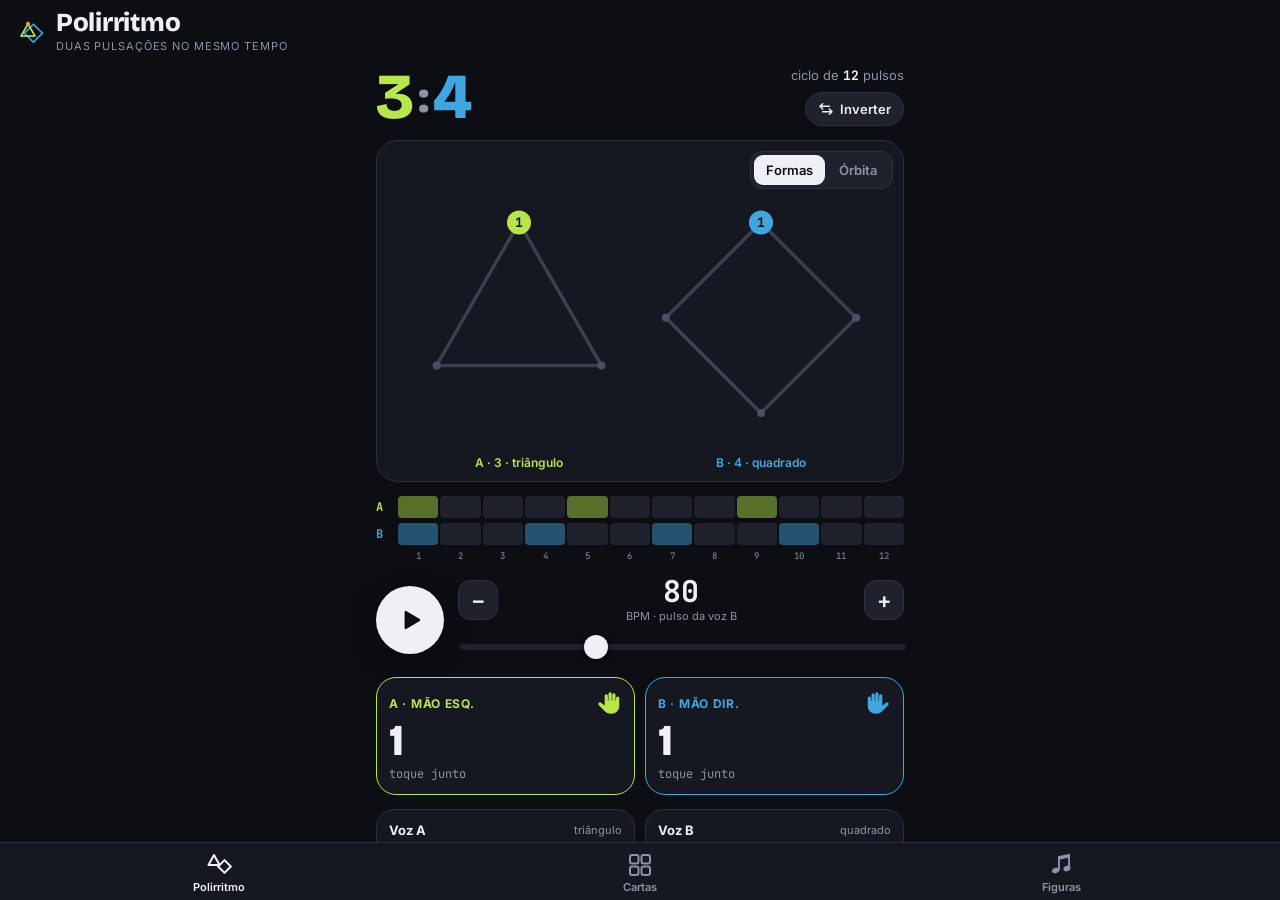
==== polirritmia/index.html @ 63c0d2a9 "Adiciona app web Polirritmo (PWA para iPhone) Polirritmia com formas/órbita animadas e som, faixa de" ====
<!doctype html>
<html lang="pt-BR">
<head>
<meta charset="utf-8">
<meta name="viewport" content="width=device-width,initial-scale=1,viewport-fit=cover">
<meta name="theme-color" content="#0D0E13">
<link rel="manifest" href="manifest.webmanifest">
<link rel="apple-touch-icon" href="icon-180.png">
<style>:root{padding-top:env(safe-area-inset-top,0px);padding-bottom:env(safe-area-inset-bottom,0px);box-sizing:border-box}body{margin:0;font-size:14px}[hidden]{display:none!important}</style>
<title>Polirritmo</title>
<meta name="claude:viewport-fit-sides" content="cover">
<meta name="apple-mobile-web-app-capable" content="yes">
<meta name="apple-mobile-web-app-status-bar-style" content="black-translucent">
<meta name="apple-mobile-web-app-title" content="Polirritmo">
<link rel="stylesheet" href="https://fonts.googleapis.com/css2?family=Bricolage+Grotesque:opsz,wght@12..96,600;12..96,800&family=Inter:wght@400;500;600;700&family=JetBrains+Mono:wght@500;700&display=swap">
<style>
/* Palco escuro de uma tela só: abas embaixo, cada número de voz tem sua cor (2 laranja, 3 verde, 4 azul…) */
:root{
  --bg:#0D0E13; --surface:#161821; --surface2:#1F222D; --line:#2C3040; --fg:#EEF0F6; --muted:#8D92A7;
  --ink:#16171C; --hot:#E2382F;
  --display:'Bricolage Grotesque','Avenir Next',system-ui,sans-serif;
  --body:'Inter',-apple-system,system-ui,sans-serif;
  --mono:'JetBrains Mono',ui-monospace,Menlo,monospace;
  color-scheme:dark;
}
*{box-sizing:border-box}
html,body{height:100%}
body{background:var(--bg);color:var(--fg);font-family:var(--body);overscroll-behavior:none;
  -webkit-tap-highlight-color:transparent;-webkit-user-select:none;user-select:none;-webkit-touch-callout:none;touch-action:manipulation}
button{font:inherit;color:inherit;background:none;border:0;padding:0;cursor:pointer}
button:focus-visible,input:focus-visible{outline:2px solid var(--fg);outline-offset:2px}
.app{height:100%;display:flex;flex-direction:column;overflow:hidden}
.top{display:flex;align-items:center;gap:10px;padding-block:10px 6px;
  padding-left:max(16px,env(safe-area-inset-left,0px));padding-right:max(16px,env(safe-area-inset-right,0px))}
.top canvas{width:30px;height:30px;border-radius:8px;flex:none}
.top h1{font-family:var(--display);font-weight:800;font-size:26px;letter-spacing:-.01em;margin:0;line-height:1}
.top small{display:block;color:var(--muted);font-size:11px;letter-spacing:.08em;text-transform:uppercase;margin-top:3px}
main{flex:1;overflow-y:auto;-webkit-overflow-scrolling:touch;min-height:0}
.view{display:flex;flex-direction:column;gap:14px;padding-block:8px 28px;max-width:560px;margin:0 auto;
  padding-left:max(16px,env(safe-area-inset-left,0px));padding-right:max(16px,env(safe-area-inset-right,0px))}
.label{font-size:11px;letter-spacing:.09em;text-transform:uppercase;color:var(--muted);font-weight:600}

/* razão */
.ratio{display:flex;align-items:flex-end;justify-content:space-between;gap:12px}
.big{font-family:var(--display);font-weight:800;font-size:64px;line-height:.9;letter-spacing:-.02em;display:flex;align-items:baseline;gap:6px}
.big .colon{color:var(--muted);font-size:44px;transform:translateY(-6px)}
.ratio-info{display:flex;flex-direction:column;align-items:flex-end;gap:8px;text-align:right}
.ratio-info span{color:var(--muted);font-size:13px}
.ratio-info b{font-family:var(--mono);color:var(--fg);font-weight:700}
.pill{display:inline-flex;align-items:center;gap:6px;height:34px;padding:0 12px;border-radius:17px;background:var(--surface2);border:1px solid var(--line);font-size:13px;font-weight:600}

/* palco */
.stage{position:relative;background:var(--surface);border:1px solid var(--line);border-radius:22px;overflow:hidden}
.stage canvas{display:block;width:100%;height:290px}
.seg{display:inline-flex;background:var(--surface2);border:1px solid var(--line);border-radius:12px;padding:3px;gap:2px}
.seg button{height:30px;padding:0 12px;border-radius:9px;font-size:13px;font-weight:600;color:var(--muted)}
.seg button.on{background:var(--fg);color:var(--bg)}
.seg-float{position:absolute;top:10px;right:10px}
.cyclebar{position:absolute;left:0;bottom:0;height:3px;background:var(--fg);opacity:.5;width:0}

/* faixa de pulsos */
.strip{display:flex;flex-direction:column;gap:5px}
.srow{display:flex;align-items:center;gap:8px}
.slab{width:14px;font-family:var(--mono);font-size:12px;font-weight:700;color:var(--c)}
.cells{flex:1;display:flex;gap:2px;min-width:0}
.cells i{flex:1;height:22px;border-radius:4px;background:var(--surface2);min-width:0;transition:transform .08s}
.cells i.hit{background:var(--c);opacity:.45}
.cells i.now{outline:2px solid var(--fg);outline-offset:-2px}
.cells i.hit.now{opacity:1;transform:scaleY(1.18)}
.nums{display:flex;gap:2px;margin-left:22px}
.nums span{flex:1;text-align:center;font-family:var(--mono);font-size:9px;color:var(--muted);min-width:0}

/* transporte */
.transport{display:flex;align-items:center;gap:14px}
.play{width:68px;height:68px;border-radius:50%;background:var(--fg);color:var(--bg);display:grid;place-items:center;flex:none;box-shadow:0 6px 24px rgba(0,0,0,.4)}
.play svg{width:26px;height:26px}
.play.on{background:var(--hot);color:#fff}
.tempo{flex:1;display:flex;flex-direction:column;gap:8px;min-width:0}
.tempo-row{display:flex;align-items:center;justify-content:space-between;gap:8px}
.bpm{text-align:center}
.bpm b{font-family:var(--mono);font-size:30px;font-weight:700;display:block;line-height:1;font-variant-numeric:tabular-nums}
.bpm small{font-size:11px;color:var(--muted)}
.step{width:40px;height:40px;border-radius:12px;background:var(--surface2);border:1px solid var(--line);font-size:22px;font-weight:600;display:grid;place-items:center;flex:none}
input[type=range]{-webkit-appearance:none;appearance:none;width:100%;height:28px;background:transparent}
input[type=range]::-webkit-slider-runnable-track{height:6px;border-radius:3px;background:var(--surface2)}
input[type=range]::-webkit-slider-thumb{-webkit-appearance:none;width:24px;height:24px;border-radius:50%;background:var(--fg);margin-top:-9px;box-shadow:0 2px 8px rgba(0,0,0,.5)}
input[type=range]::-moz-range-track{height:6px;border-radius:3px;background:var(--surface2)}
input[type=range]::-moz-range-thumb{width:24px;height:24px;border-radius:50%;background:var(--fg);border:0}

/* mãos */
.pads{display:grid;grid-template-columns:1fr 1fr;gap:10px}
.pad{position:relative;overflow:hidden;border-radius:20px;background:var(--surface);border:1.5px solid var(--c);padding:12px;min-height:118px;display:flex;flex-direction:column;justify-content:space-between;align-items:flex-start;text-align:left;touch-action:none}
.pad::before{content:"";position:absolute;inset:0;background:var(--c);opacity:var(--f,0);pointer-events:none}
.pad>*{position:relative}
.pad-top{display:flex;justify-content:space-between;width:100%;align-items:center}
.pad-k{font-size:12px;font-weight:700;color:var(--c);letter-spacing:.06em;text-transform:uppercase}
.pad svg{width:26px;height:26px;color:var(--c)}
.pad-n{font-family:var(--display);font-weight:800;font-size:44px;line-height:1}
.pad-dev{font-family:var(--mono);font-size:12px;color:var(--muted)}
.pad-dev.good{color:#7BE08A}.pad-dev.ok{color:#F5D33B}.pad-dev.bad{color:#FF7A6E}

/* vozes */
.voices{display:grid;grid-template-columns:1fr 1fr;gap:10px}
.voice{background:var(--surface);border:1px solid var(--line);border-radius:18px;padding:12px;display:flex;flex-direction:column;gap:10px}
.voice-h{display:flex;justify-content:space-between;align-items:center}
.voice-h b{font-size:13px}
.voice-h span{font-size:11px;color:var(--muted)}
.stepper{display:flex;align-items:center;justify-content:space-between}
.stepper output{font-family:var(--display);font-weight:800;font-size:38px;color:var(--c);line-height:1}
.toggle{display:flex;align-items:center;justify-content:space-between;gap:8px;font-size:13px;color:var(--muted);width:100%;text-align:left;min-height:32px}
.sw{width:42px;height:26px;border-radius:13px;background:var(--surface2);border:1px solid var(--line);position:relative;flex:none;transition:background .15s}
.sw::after{content:"";position:absolute;top:2px;left:2px;width:20px;height:20px;border-radius:50%;background:var(--muted);transition:transform .15s,background .15s}
.toggle[aria-pressed=true] .sw{background:var(--c,#7BE08A)}
.toggle[aria-pressed=true] .sw::after{transform:translateX(16px);background:#fff}
.toggle[aria-pressed=true]{color:var(--fg)}

.chips{display:flex;flex-wrap:wrap;gap:8px}
.chip{height:36px;padding:0 14px;border-radius:18px;background:var(--surface2);border:1px solid var(--line);font-family:var(--mono);font-size:14px;font-weight:700;display:inline-flex;align-items:center;gap:2px}
.chip.on{background:var(--fg);color:var(--bg)}
.chip.on span{filter:brightness(.55) saturate(1.4)}
.panel{background:var(--surface);border:1px solid var(--line);border-radius:18px;padding:14px;display:flex;flex-direction:column;gap:10px}
.howto p{margin:0;font-size:14px;line-height:1.55;color:#C9CCD9}
.howto b{color:var(--fg)}
.howto .n{font-family:var(--mono);font-weight:700}

/* cartas */
.row-ctrl{display:flex;flex-wrap:wrap;gap:8px;align-items:center;justify-content:space-between}
.btn{height:36px;padding:0 14px;border-radius:12px;background:var(--surface2);border:1px solid var(--line);font-weight:600;font-size:13px;display:inline-flex;align-items:center;gap:6px}
.btn svg{width:16px;height:16px}
.countin{height:28px;display:flex;align-items:center;justify-content:center;gap:10px;font-family:var(--mono);font-weight:700;color:var(--muted)}
.countin span{width:28px;height:28px;border-radius:50%;display:grid;place-items:center;background:var(--surface2)}
.countin span.on{background:var(--fg);color:var(--bg)}
.deck{display:flex;flex-direction:column;gap:14px}
.bar{display:flex;flex-direction:column;gap:6px;position:relative}
.crow{display:grid;grid-template-columns:repeat(4,minmax(0,1fr));gap:8px}
.card{aspect-ratio:1;max-width:100%;border-radius:10px;background:var(--card);color:var(--ink);display:grid;place-items:center;padding:6%;box-shadow:0 2px 0 rgba(0,0,0,.35);transition:transform .1s, box-shadow .1s}
.card.v2{background:#EDEFF4;color:#D9701C}
.card svg{width:100%;height:100%}
.card.now{transform:translateY(-3px) scale(1.04);box-shadow:0 0 0 3px var(--fg),0 8px 20px rgba(0,0,0,.5)}
.card .hd.on{fill:var(--hot);stroke:var(--hot)}
.figchips{display:flex;flex-wrap:wrap;gap:8px}
.fchip{width:56px;height:56px;border-radius:12px;background:var(--surface2);border:1px solid var(--line);color:var(--muted);padding:6px;opacity:.55}
.fchip svg{width:100%;height:100%}
.fchip.on{background:#EDEFF4;color:var(--ink);opacity:1;border-color:#EDEFF4}

/* figuras */
.figlist{display:flex;flex-direction:column;gap:8px}
.figrow{display:grid;grid-template-columns:64px minmax(0,1fr) 56px;align-items:center;gap:12px;background:var(--surface);border:1px solid var(--line);border-radius:16px;padding:8px 12px 8px 8px;text-align:left}
.figrow .nt-box{width:64px;height:64px;border-radius:10px;background:#EDEFF4;color:var(--ink);padding:5px}
.figrow .nt-box svg,.figrow .pie{width:100%;height:100%;display:block}
.figrow b{display:block;font-size:15px}
.figrow small{display:block;color:var(--muted);font-size:12px;margin-top:2px}
.figrow.now{border-color:var(--fg)}
.figrow .hd.on{fill:var(--hot);stroke:var(--hot)}
.section-h{font-family:var(--display);font-weight:800;font-size:22px;margin:6px 0 0}
.prose p{margin:0;font-size:14px;line-height:1.6;color:#C9CCD9;max-width:62ch}

/* abas */
.tabs{display:grid;grid-template-columns:repeat(3,1fr);background:var(--surface);border-top:1px solid var(--line);
  padding-left:max(8px,env(safe-area-inset-left,0px));padding-right:max(8px,env(safe-area-inset-right,0px))}
.tabs button{display:flex;flex-direction:column;align-items:center;gap:3px;padding:8px 0 6px;font-size:11px;font-weight:600;color:var(--muted)}
.tabs button svg{width:26px;height:26px}
.tabs button.on{color:var(--fg)}
@media (prefers-reduced-motion:reduce){.card,.cells i,.sw::after{transition:none}}
@media (min-width:600px){.stage canvas{height:340px}}
</style>

</head>
<body>
<div class="app">
  <header class="top">
    <canvas id="logo" width="60" height="60" aria-hidden="true"></canvas>
    <div><h1 id="title">Polirritmo</h1><small id="subtitle">duas pulsações no mesmo tempo</small></div>
  </header>

  <main id="main">
    <!-- ============ POLIRRITMO ============ -->
    <section class="view" id="v-poli">
      <div class="ratio">
        <div class="big" aria-live="polite"><span id="rA">3</span><span class="colon">:</span><span id="rB">4</span></div>
        <div class="ratio-info">
          <span>ciclo de <b id="lcmTxt">12</b> pulsos</span>
          <button class="pill" id="swap" aria-label="Inverter as vozes A e B">
            <svg width="16" height="16" viewBox="0 0 24 24" fill="none" stroke="currentColor" stroke-width="2.2" stroke-linecap="round" stroke-linejoin="round"><path d="M7 4 3 8l4 4M3 8h14M17 20l4-4-4-4M21 16H7"/></svg>Inverter
          </button>
        </div>
      </div>

      <div class="stage">
        <canvas id="stage"></canvas>
        <div class="seg seg-float" id="viewSeg">
          <button data-v="formas" class="on">Formas</button><button data-v="orbita">Órbita</button>
        </div>
        <div class="cyclebar" id="cyclebar"></div>
      </div>

      <div class="strip" id="strip"></div>

      <div class="transport">
        <button class="play" id="playP" aria-label="Tocar"></button>
        <div class="tempo">
          <div class="tempo-row">
            <button class="step" data-bpm="-1" data-t="P" aria-label="Diminuir andamento">−</button>
            <div class="bpm"><b id="bpmP">80</b><small>BPM · pulso da voz B</small></div>
            <button class="step" data-bpm="1" data-t="P" aria-label="Aumentar andamento">+</button>
          </div>
          <input type="range" id="bpmPR" min="30" max="200" step="1" aria-label="Andamento">
        </div>
      </div>

      <div class="pads">
        <button class="pad" id="padA" aria-label="Tocar a voz A (mão esquerda)">
          <div class="pad-top"><span class="pad-k">A · mão esq.</span><svg viewBox="0 0 24 24" fill="currentColor"><path d="M8 11V5.5a1.5 1.5 0 0 1 3 0V10h.5V3.5a1.5 1.5 0 0 1 3 0V10h.5V4.5a1.5 1.5 0 0 1 3 0V10h.5V7.5a1.5 1.5 0 0 1 3 0V15a7 7 0 0 1-7 7h-1.2a6.5 6.5 0 0 1-5.1-2.5L2.4 13.9a1.6 1.6 0 0 1 2.3-2.2L8 14.3Z"/></svg></div>
          <span class="pad-n" id="padAn">1</span>
          <span class="pad-dev" id="padAd">toque junto</span>
        </button>
        <button class="pad" id="padB" aria-label="Tocar a voz B (mão direita)">
          <div class="pad-top"><span class="pad-k">B · mão dir.</span><svg viewBox="0 0 24 24" fill="currentColor" style="transform:scaleX(-1)"><path d="M8 11V5.5a1.5 1.5 0 0 1 3 0V10h.5V3.5a1.5 1.5 0 0 1 3 0V10h.5V4.5a1.5 1.5 0 0 1 3 0V10h.5V7.5a1.5 1.5 0 0 1 3 0V15a7 7 0 0 1-7 7h-1.2a6.5 6.5 0 0 1-5.1-2.5L2.4 13.9a1.6 1.6 0 0 1 2.3-2.2L8 14.3Z"/></svg></div>
          <span class="pad-n" id="padBn">1</span>
          <span class="pad-dev" id="padBd">toque junto</span>
        </button>
      </div>

      <div class="voices">
        <div class="voice" id="voiceA">
          <div class="voice-h"><b>Voz A</b><span id="shapeA">triângulo</span></div>
          <div class="stepper">
            <button class="step" data-n="-1" data-v="a" aria-label="Menos pulsos na voz A">−</button>
            <output id="nA">3</output>
            <button class="step" data-n="1" data-v="a" aria-label="Mais pulsos na voz A">+</button>
          </div>
          <button class="toggle" id="sndA" aria-pressed="true">Som<span class="sw"></span></button>
        </div>
        <div class="voice" id="voiceB">
          <div class="voice-h"><b>Voz B</b><span id="shapeB">quadrado</span></div>
          <div class="stepper">
            <button class="step" data-n="-1" data-v="b" aria-label="Menos pulsos na voz B">−</button>
            <output id="nB">4</output>
            <button class="step" data-n="1" data-v="b" aria-label="Mais pulsos na voz B">+</button>
          </div>
          <button class="toggle" id="sndB" aria-pressed="true">Som<span class="sw"></span></button>
        </div>
      </div>

      <div class="panel">
        <span class="label">Combinações</span>
        <div class="chips" id="presets"></div>
        <button class="toggle" id="optGrid" aria-pressed="false" style="--c:#9AA0B4">Mostrar a grade do ciclo (MMC)<span class="sw"></span></button>
        <button class="toggle" id="optTick" aria-pressed="false" style="--c:#9AA0B4">Clique em todos os pulsos do ciclo<span class="sw"></span></button>
      </div>

      <div class="panel howto" id="howto"></div>
    </section>

    <!-- ============ CARTAS ============ -->
    <section class="view" id="v-cards" hidden>
      <div class="transport">
        <button class="play" id="playC" aria-label="Tocar"></button>
        <div class="tempo">
          <div class="tempo-row">
            <button class="step" data-bpm="-1" data-t="C" aria-label="Diminuir andamento">−</button>
            <div class="bpm"><b id="bpmC">72</b><small>BPM · compasso 4/4</small></div>
            <button class="step" data-bpm="1" data-t="C" aria-label="Aumentar andamento">+</button>
          </div>
          <input type="range" id="bpmCR" min="30" max="200" step="1" aria-label="Andamento das cartas">
        </div>
      </div>

      <div class="row-ctrl">
        <div class="seg" id="voicesSeg"><button data-v="1" class="on">1 voz</button><button data-v="2">2 vozes</button></div>
        <div class="seg" id="lenSeg"><button data-v="4">4</button><button data-v="8" class="on">8</button><button data-v="12">12</button><button data-v="16">16</button></div>
      </div>
      <div class="row-ctrl">
        <button class="btn" id="shuffle"><svg viewBox="0 0 24 24" fill="none" stroke="currentColor" stroke-width="2.2" stroke-linecap="round" stroke-linejoin="round"><path d="M16 3h5v5M4 20 21 3M21 16v5h-5M15 15l6 6M4 4l5 5"/></svg>Embaralhar</button>
        <button class="toggle" id="optMetro" aria-pressed="true" style="width:auto;--c:#9AA0B4">Metrônomo<span class="sw"></span></button>
        <button class="toggle" id="optCount" aria-pressed="true" style="width:auto;--c:#9AA0B4">Contar 4<span class="sw"></span></button>
      </div>

      <div class="countin" id="countin" aria-hidden="true"><span>1</span><span>2</span><span>3</span><span>4</span></div>
      <div class="deck" id="deck"></div>
      <p class="label" style="margin:0">Toque numa carta para trocar a figura</p>

      <div class="panel">
        <span class="label">Figuras no sorteio</span>
        <div class="figchips" id="figchips"></div>
      </div>
    </section>

    <!-- ============ FIGURAS ============ -->
    <section class="view" id="v-figs" hidden>
      <p class="label" style="margin:0">Toque para ouvir · andamento das cartas</p>
      <div class="figlist" id="figlist"></div>

      <h2 class="section-h">Como a polirritmia funciona</h2>
      <div class="prose panel">
        <p>Polirritmia é tocar duas divisões diferentes do mesmo intervalo de tempo ao mesmo tempo. Em 3:4, uma mão divide o ciclo em 3 partes iguais e a outra em 4. As duas começam juntas no pulso 1 e só voltam a coincidir no início do ciclo seguinte.</p>
        <p>Para contar, use o <b>mínimo múltiplo comum</b> (MMC): 3 e 4 cabem juntos em 12 pulsos. A voz de 3 toca a cada 4 pulsos (1, 5, 9) e a voz de 4 a cada 3 pulsos (1, 4, 7, 10).</p>
        <p>Cada forma mostra uma voz: a linha tem 2 pontas, o triângulo 3 vértices, o quadrado 4. O ponto percorre um lado por pulso e acende o vértice quando a nota soa.</p>
        <p>Comece devagar, toque uma voz em cada mão nos botões grandes ou numa mesa, e só depois desligue o som de uma das vozes para tocá-la sozinho.</p>
      </div>
    </section>
  </main>

  <nav class="tabs" id="tabs" aria-label="Seções">
    <button data-tab="poli" class="on"><svg viewBox="0 0 26 26" fill="none" stroke="currentColor" stroke-width="2" stroke-linejoin="round"><path d="M8 4 2.5 14h11Z"/><rect x="14" y="11" width="9" height="9" transform="rotate(45 18.5 15.5)"/></svg>Polirritmo</button>
    <button data-tab="cards"><svg viewBox="0 0 26 26" fill="none" stroke="currentColor" stroke-width="2" stroke-linejoin="round"><rect x="3" y="4" width="8.5" height="8.5" rx="2"/><rect x="14.5" y="4" width="8.5" height="8.5" rx="2"/><rect x="3" y="15.5" width="8.5" height="8.5" rx="2"/><rect x="14.5" y="15.5" width="8.5" height="8.5" rx="2"/></svg>Cartas</button>
    <button data-tab="figs"><svg viewBox="0 0 26 26" fill="currentColor"><ellipse cx="7.5" cy="19.5" rx="3.6" ry="2.7" transform="rotate(-22 7.5 19.5)"/><ellipse cx="19" cy="17.5" rx="3.6" ry="2.7" transform="rotate(-22 19 17.5)"/><path d="M10 19.5V5.2l12-2.4v14.7h-1.9V6.8L11.9 8.4v11.1Z"/></svg>Figuras</button>
  </nav>
</div>

<script>
(() => {
'use strict';
const $ = s => document.querySelector(s);
const COL = {1:'#A3A8BC',2:'#F29A38',3:'#B8E54A',4:'#3FA6DF',5:'#B56CF0',6:'#F0584F',7:'#F27BB5',8:'#3DD6C0',9:'#F5D33B'};
const SHAPE = {1:'ponto',2:'linha',3:'triângulo',4:'quadrado',5:'pentágono',6:'hexágono',7:'heptágono',8:'octógono',9:'eneágono'};
const gcd = (a,b) => b ? gcd(b, a % b) : a;
const lcm = (a,b) => a * b / gcd(a,b);
const store = {
  get(k, d){ try { const v = localStorage.getItem('polirritmo:' + k); return v ? JSON.parse(v) : d; } catch(e){ return d; } },
  set(k, v){ try { localStorage.setItem('polirritmo:' + k, JSON.stringify(v)); } catch(e){} }
};

/* ================= ÁUDIO ================= */
let ac = null, master = null;
function audio(){
  if (!ac) {
    try { if (navigator.audioSession) navigator.audioSession.type = 'playback'; } catch(e){} // toca mesmo com o iPhone no silencioso
    const AC = window.AudioContext || window.webkitAudioContext;
    ac = new AC({ latencyHint: 'interactive' });
    const comp = ac.createDynamicsCompressor();
    comp.threshold.value = -10; comp.ratio.value = 4;
    master = ac.createGain(); master.gain.value = .9;
    master.connect(comp); comp.connect(ac.destination);
    const b = ac.createBuffer(1, 1, 22050), s = ac.createBufferSource();
    s.buffer = b; s.connect(ac.destination); s.start(0);
  }
  if (ac.state !== 'running') ac.resume();
  return ac;
}
const latency = () => ac ? (ac.outputLatency || ac.baseLatency || 0) : 0;
function tone(t, {f=1000, g=.5, d=.07, type='triangle', pan=0, drop=.55} = {}){
  const o = ac.createOscillator(), v = ac.createGain();
  o.type = type;
  o.frequency.setValueAtTime(f, t);
  o.frequency.exponentialRampToValueAtTime(f * drop, t + d);
  v.gain.setValueAtTime(.0001, t);
  v.gain.exponentialRampToValueAtTime(g, t + .003);
  v.gain.exponentialRampToValueAtTime(.0001, t + d);
  o.connect(v);
  let out = v;
  if (pan && ac.createStereoPanner) { const p = ac.createStereoPanner(); p.pan.value = pan; v.connect(p); out = p; }
  out.connect(master);
  o.start(t); o.stop(t + d + .03);
}
const SND = {
  A: (t, acc) => tone(t, {f: acc ? 1560 : 1250, g: acc ? .75 : .5, d: .07, pan: -.45}),
  B: (t, acc) => tone(t, {f: acc ? 760 : 560, g: acc ? .85 : .6, d: .09, pan: .45}),
  grid: t => tone(t, {f: 3200, g: .07, d: .025, type: 'sine', drop: .9}),
  metro: (t, acc) => tone(t, {f: acc ? 2100 : 1700, g: acc ? .3 : .17, d: .035, type: 'sine', drop: .9}),
  v1: t => tone(t, {f: 1050, g: .55, d: .08, pan: -.2}),
  v2: t => tone(t, {f: 620, g: .6, d: .1, pan: .2})
};
let wl = null;
async function wake(on){
  try {
    if (on && 'wakeLock' in navigator && !wl) { wl = await navigator.wakeLock.request('screen'); wl.addEventListener('release', () => { wl = null; }); }
    else if (!on && wl) { await wl.release(); wl = null; }
  } catch(e){}
}
const ICON_PLAY = '<svg viewBox="0 0 24 24" fill="currentColor"><path d="M7 4.5v15a1 1 0 0 0 1.5.86l12.5-7.5a1 1 0 0 0 0-1.72L8.5 3.64A1 1 0 0 0 7 4.5Z"/></svg>';
const ICON_STOP = '<svg viewBox="0 0 24 24" fill="currentColor"><rect x="5" y="5" width="14" height="14" rx="2.5"/></svg>';
function setPlayBtn(btn, on){ btn.innerHTML = on ? ICON_STOP : ICON_PLAY; btn.classList.toggle('on', on); btn.setAttribute('aria-label', on ? 'Parar' : 'Tocar'); }

/* ================= POLIRRITMO ================= */
const P = Object.assign({a:3, b:4, bpm:80, sndA:true, sndB:true, grid:false, tick:false, view:'formas'}, store.get('poli', {}));
const pr = {playing:false, anchorT:0, anchorPh:0, next:0, L:12, timer:null};
const cycleDur = () => P.b * 60 / P.bpm;
const phaseAt = t => pr.anchorPh + (t - pr.anchorT) / cycleDur();
const stepTime = s => pr.anchorT + (s / pr.L - pr.anchorPh) * cycleDur();
function prSchedule(){
  const ahead = ac.currentTime + .12;
  while (stepTime(pr.next) < ahead) {
    const s = pr.next, t = stepTime(s), L = pr.L, i = s % L;
    const hA = i % (L / P.a) === 0, hB = i % (L / P.b) === 0;
    if (t >= ac.currentTime - .01) {
      if (hA && P.sndA) SND.A(t, i === 0);
      if (hB && P.sndB) SND.B(t, i === 0);
      if (P.tick && !(hA && P.sndA) && !(hB && P.sndB)) SND.grid(t);
    }
    pr.next++;
  }
}
function prStart(){
  audio();
  pr.L = lcm(P.a, P.b); pr.anchorT = ac.currentTime + .1; pr.anchorPh = 0; pr.next = 0;
  pr.playing = true; clearInterval(pr.timer); pr.timer = setInterval(prSchedule, 25); prSchedule();
  setPlayBtn($('#playP'), true); wake(true);
}
function prStop(){
  pr.playing = false; clearInterval(pr.timer); pr.timer = null;
  setPlayBtn($('#playP'), false); wake(false);
}
function savePoli(){ store.set('poli', P); }

function applyVoices(restart){
  const L = lcm(P.a, P.b);
  $('#rA').textContent = P.a; $('#rA').style.color = COL[P.a];
  $('#rB').textContent = P.b; $('#rB').style.color = COL[P.b];
  $('#lcmTxt').textContent = L;
  $('#nA').textContent = P.a; $('#nB').textContent = P.b;
  $('#shapeA').textContent = SHAPE[P.a]; $('#shapeB').textContent = SHAPE[P.b];
  $('#voiceA').style.setProperty('--c', COL[P.a]); $('#voiceB').style.setProperty('--c', COL[P.b]);
  $('#padA').style.setProperty('--c', COL[P.a]); $('#padB').style.setProperty('--c', COL[P.b]);
  document.querySelectorAll('#presets .chip').forEach(c => c.classList.toggle('on', c.dataset.a == P.a && c.dataset.b == P.b));
  buildStrip(); buildHowto();
  if (restart && pr.playing) prStart();
  savePoli();
}

let stripCells = [], stripNow = -1;
function buildStrip(){
  const L = lcm(P.a, P.b);
  let h = '';
  [['A', P.a], ['B', P.b]].forEach(([lab, n]) => {
    const st = L / n;
    h += `<div class="srow" style="--c:${COL[n]}"><span class="slab">${lab}</span><div class="cells">`;
    for (let i = 0; i < L; i++) h += `<i class="${i % st === 0 ? 'hit' : ''}"></i>`;
    h += '</div></div>';
  });
  if (L <= 24) { h += '<div class="nums">'; for (let i = 1; i <= L; i++) h += `<span>${i}</span>`; h += '</div>'; }
  $('#strip').innerHTML = h;
  stripCells = [...document.querySelectorAll('#strip .cells')].map(c => [...c.children]);
  stripNow = -1;
}
function setStripNow(i){
  if (i === stripNow) return;
  stripCells.forEach(row => { if (row[stripNow]) row[stripNow].classList.remove('now'); if (row[i]) row[i].classList.add('now'); });
  stripNow = i;
}
function buildHowto(){
  const L = lcm(P.a, P.b), g = gcd(P.a, P.b);
  const list = n => Array.from({length: n}, (_, k) => 1 + k * L / n).join(' · ');
  let h = `<span class="label">Como contar ${P.a}:${P.b}</span>
  <p>Conte de <b class="n">1</b> a <b class="n">${L}</b> em velocidade constante.</p>
  <p><b style="color:${COL[P.a]}">Mão esquerda (A · ${P.a})</b> toca em <span class="n">${list(P.a)}</span>.</p>
  <p><b style="color:${COL[P.b]}">Mão direita (B · ${P.b})</b> toca em <span class="n">${list(P.b)}</span>.</p>`;
  if (g > 1) h += `<p>${P.a} e ${P.b} têm divisor comum ${g}, então soa como ${P.a/g}:${P.b/g} repetido ${g} vezes e o ciclo tem ${L} pulsos, não ${P.a*P.b}.</p>`;
  else if (P.a !== 1 && P.b !== 1) h += `<p>${P.a} e ${P.b} não têm divisor comum, então o ciclo é ${P.a} × ${P.b} = ${L} pulsos e as mãos só coincidem no 1.</p>`;
  $('#howto').innerHTML = h;
}

/* --- desenho do palco --- */
const stage = $('#stage'), sg = stage.getContext('2d');
let dpr = 1, SW = 0, SH = 0;
function sizeStage(){
  dpr = Math.min(window.devicePixelRatio || 1, 3);
  SW = stage.clientWidth; SH = stage.clientHeight;
  stage.width = Math.round(SW * dpr); stage.height = Math.round(SH * dpr);
}
function verts(n, cx, cy, r){
  if (n === 1) return [[cx, cy - r]];
  if (n === 2) return [[cx, cy - r], [cx, cy + r]];
  return Array.from({length: n}, (_, k) => { const a = -Math.PI/2 + k * 2 * Math.PI / n; return [cx + r * Math.cos(a), cy + r * Math.sin(a)]; });
}
function pointOn(n, V, cx, cy, r, prog){
  if (n === 1) { const a = -Math.PI/2 + prog * 2 * Math.PI; return [cx + r * Math.cos(a), cy + r * Math.sin(a)]; }
  const k = Math.floor(prog) % n, f = prog - Math.floor(prog), p = V[k], q = V[(k + 1) % n];
  return [p[0] + (q[0] - p[0]) * f, p[1] + (q[1] - p[1]) * f];
}
function outline(g, n, V, cx, cy, r){
  g.beginPath();
  if (n === 1) g.arc(cx, cy, r, 0, Math.PI * 2);
  else { g.moveTo(V[0][0], V[0][1]); for (let k = 1; k < n; k++) g.lineTo(V[k][0], V[k][1]); if (n > 2) g.closePath(); }
}
function badge(g, x, y, rad, col, txt){
  g.beginPath(); g.arc(x, y, rad, 0, Math.PI * 2); g.fillStyle = col; g.fill();
  g.fillStyle = '#0D0E13'; g.font = `700 ${Math.round(rad * 1.05)}px 'JetBrains Mono', ui-monospace, monospace`;
  g.textAlign = 'center'; g.textBaseline = 'middle'; g.fillText(txt, x, y + 1);
}
function drawShape(n, cx, cy, r, cyc, started, flash, L, step){
  const col = COL[n], V = verts(n, cx, cy, r), prog = cyc * n;
  if (P.grid) {
    g_grid(cx, cy, r, L, started ? step : -1);
  }
  sg.lineJoin = 'round'; sg.lineCap = 'round';
  sg.strokeStyle = '#3A3F52'; sg.lineWidth = 3.5; outline(sg, n, V, cx, cy, r); sg.stroke();
  const cur = pointOn(n, V, cx, cy, r, prog);
  if (started) {
    sg.strokeStyle = col; sg.lineWidth = 3.5; sg.beginPath();
    if (n === 1) sg.arc(cx, cy, r, -Math.PI/2, -Math.PI/2 + cyc * Math.PI * 2);
    else { const k = Math.floor(prog); sg.moveTo(V[0][0], V[0][1]); for (let j = 1; j <= k; j++) { const p = V[j % n]; sg.lineTo(p[0], p[1]); } sg.lineTo(cur[0], cur[1]); }
    sg.stroke();
  }
  V.forEach(p => { sg.beginPath(); sg.arc(p[0], p[1], 4, 0, Math.PI * 2); sg.fillStyle = '#4A5066'; sg.fill(); });
  const k = started ? Math.floor(prog) % n : 0, bp = V[k];
  if (flash > .02) { sg.beginPath(); sg.arc(bp[0], bp[1], 14 + flash * 18, 0, Math.PI * 2); sg.fillStyle = col; sg.globalAlpha = flash * .35; sg.fill(); sg.globalAlpha = 1; }
  badge(sg, bp[0], bp[1], 12 + flash * 4, col, String(k + 1));
  if (started) { sg.beginPath(); sg.arc(cur[0], cur[1], 5.5, 0, Math.PI * 2); sg.fillStyle = '#EEF0F6'; sg.fill(); }
}
function g_grid(cx, cy, r, L, step){
  sg.strokeStyle = 'rgba(238,240,246,.12)'; sg.lineWidth = 2;
  const V = verts(Math.max(L, 3), cx, cy, r);
  sg.beginPath();
  if (L <= 24 && L >= 3) { sg.moveTo(V[0][0], V[0][1]); V.forEach(p => sg.lineTo(p[0], p[1])); sg.closePath(); }
  else sg.arc(cx, cy, r, 0, Math.PI * 2);
  sg.stroke();
  for (let i = 0; i < L; i++) {
    const a = -Math.PI/2 + i * 2 * Math.PI / L;
    sg.beginPath(); sg.arc(cx + r * Math.cos(a), cy + r * Math.sin(a), i === step ? 3.5 : 2, 0, Math.PI * 2);
    sg.fillStyle = i === step ? '#EEF0F6' : 'rgba(238,240,246,.28)'; sg.fill();
  }
}
function drawOrbit(cyc, started, fA, fB, L, step){
  const R = Math.min(SW * .42, (SH - 60) / 2), cx = SW / 2, cy = 48 + R, r2 = R * .76;
  [[P.b, R, fB], [P.a, r2, fA]].forEach(([n, rad, fl]) => {
    sg.strokeStyle = 'rgba(238,240,246,.16)'; sg.lineWidth = 2; sg.beginPath(); sg.arc(cx, cy, rad, 0, Math.PI * 2); sg.stroke();
    for (let i = 0; i < L; i++) { const a = -Math.PI/2 + i * 2 * Math.PI / L; sg.beginPath(); sg.arc(cx + rad * Math.cos(a), cy + rad * Math.sin(a), 1.8, 0, Math.PI * 2); sg.fillStyle = i === step ? '#EEF0F6' : 'rgba(238,240,246,.25)'; sg.fill(); }
    const k = Math.floor(cyc * n) % n;
    for (let j = 0; j < n; j++) {
      const a = -Math.PI/2 + j * 2 * Math.PI / n, x = cx + rad * Math.cos(a), y = cy + rad * Math.sin(a);
      const on = started && j === k;
      sg.beginPath(); sg.arc(x, y, on ? 8 + fl * 5 : 7, 0, Math.PI * 2);
      sg.fillStyle = COL[n]; sg.globalAlpha = on ? .55 + fl * .45 : .35; sg.fill(); sg.globalAlpha = 1;
    }
  });
  const ir = R * .42;
  [P.b, P.a].forEach(n => {
    const V = verts(n, cx, cy, ir); sg.strokeStyle = COL[n]; sg.lineWidth = 2.5; sg.globalAlpha = .9;
    outline(sg, n, V, cx, cy, ir); sg.stroke(); sg.globalAlpha = 1;
  });
  const a = -Math.PI/2 + cyc * Math.PI * 2;
  sg.strokeStyle = 'rgba(238,240,246,.55)'; sg.lineWidth = 2; sg.beginPath(); sg.moveTo(cx, cy); sg.lineTo(cx + R * 1.03 * Math.cos(a), cy + R * 1.03 * Math.sin(a)); sg.stroke();
  sg.beginPath(); sg.arc(cx, cy, 5, 0, Math.PI * 2); sg.fillStyle = '#EEF0F6'; sg.fill();
  const both = started && fA > .05 && fB > .05 && Math.floor(cyc * L) === 0;
  sg.font = "600 11px Inter, system-ui, sans-serif"; sg.textBaseline = 'top'; sg.textAlign = 'left';
  sg.fillStyle = COL[P.b]; sg.fillText(`fora · B ${P.b}`, 14, 14);
  sg.fillStyle = COL[P.a]; sg.fillText(`dentro · A ${P.a}`, 14, 30);
  if (both) { sg.fillStyle = '#EEF0F6'; sg.textAlign = 'center'; sg.fillText('juntas', cx, cy + 14); }
}
function renderPoli(vt){
  sg.setTransform(dpr, 0, 0, dpr, 0, 0); sg.clearRect(0, 0, SW, SH);
  const L = lcm(P.a, P.b);
  let ph = pr.playing ? phaseAt(vt) : 0;
  const started = pr.playing && ph >= 0; if (ph < 0) ph = 0;
  const cyc = ph - Math.floor(ph);
  const fl = n => { if (!started) return 0; const pos = cyc * n, since = (pos - Math.floor(pos)) * cycleDur() / n; return Math.exp(-since / .11); };
  const fA = fl(P.a), fB = fl(P.b), step = started ? Math.floor(cyc * L) : -1;
  if (P.view === 'orbita') drawOrbit(cyc, started, fA, fB, L, step);
  else {
    const r = Math.min(SW * .19, SH * .28), cy = SH * .52;
    drawShape(P.a, SW * .27, cy, r, cyc, started, fA, L, step);
    drawShape(P.b, SW * .73, cy, r, cyc, started, fB, L, step);
    sg.font = "600 12px Inter, system-ui, sans-serif"; sg.textAlign = 'center'; sg.textBaseline = 'alphabetic';
    sg.fillStyle = COL[P.a]; sg.fillText(`A · ${P.a} · ${SHAPE[P.a]}`, SW * .27, SH - 14);
    sg.fillStyle = COL[P.b]; sg.fillText(`B · ${P.b} · ${SHAPE[P.b]}`, SW * .73, SH - 14);
    if (P.grid) { sg.fillStyle = '#8D92A7'; sg.textAlign = 'left'; sg.textBaseline = 'top'; sg.fillText(`${P.a} × ${P.b} → ${L}`, 14, 16); }
  }
  setStripNow(step);
  $('#cyclebar').style.width = (started ? cyc * 100 : 0) + '%';
  const k = n => started ? Math.floor(cyc * n) % n + 1 : 1;
  padAn.textContent = k(P.a); padBn.textContent = k(P.b);
  padA.style.setProperty('--f', (fA * .5).toFixed(3)); padB.style.setProperty('--f', (fB * .5).toFixed(3));
}
const padA = $('#padA'), padB = $('#padB'), padAn = $('#padAn'), padBn = $('#padBn');

/* toque do usuário: compara com a nota mais próxima da voz */
function tap(v){
  audio();
  const now = ac.currentTime;
  SND[v](now + .005, false);
  const devEl = v === 'A' ? $('#padAd') : $('#padBd');
  if (!pr.playing) { devEl.textContent = 'aperte ▶ e toque junto'; devEl.className = 'pad-dev'; return; }
  const n = v === 'A' ? P.a : P.b, t = now - latency();
  const ph = phaseAt(t), kk = Math.round(ph * n), hitT = pr.anchorT + (kk / n - pr.anchorPh) * cycleDur();
  const ms = Math.round((t - hitT) * 1000), a = Math.abs(ms);
  devEl.textContent = a < 25 ? `no tempo! ${ms >= 0 ? '+' : ''}${ms} ms` : (ms < 0 ? `adiantado ${a} ms` : `atrasado ${a} ms`);
  devEl.className = 'pad-dev ' + (a < 40 ? 'good' : a < 90 ? 'ok' : 'bad');
}
padA.addEventListener('pointerdown', e => { e.preventDefault(); tap('A'); });
padB.addEventListener('pointerdown', e => { e.preventDefault(); tap('B'); });

$('#playP').addEventListener('click', () => pr.playing ? prStop() : prStart());
document.querySelectorAll('.voice .step').forEach(b => b.addEventListener('click', () => {
  const v = b.dataset.v; P[v] = Math.min(9, Math.max(1, P[v] + +b.dataset.n)); applyVoices(true);
}));
$('#swap').addEventListener('click', () => { [P.a, P.b] = [P.b, P.a]; applyVoices(true); });
function setToggle(el, on){ el.setAttribute('aria-pressed', on ? 'true' : 'false'); }
$('#sndA').addEventListener('click', () => { P.sndA = !P.sndA; setToggle($('#sndA'), P.sndA); savePoli(); });
$('#sndB').addEventListener('click', () => { P.sndB = !P.sndB; setToggle($('#sndB'), P.sndB); savePoli(); });
$('#optGrid').addEventListener('click', () => { P.grid = !P.grid; setToggle($('#optGrid'), P.grid); savePoli(); });
$('#optTick').addEventListener('click', () => { P.tick = !P.tick; setToggle($('#optTick'), P.tick); savePoli(); });
$('#viewSeg').addEventListener('click', e => {
  const b = e.target.closest('button'); if (!b) return;
  P.view = b.dataset.v; document.querySelectorAll('#viewSeg button').forEach(x => x.classList.toggle('on', x === b)); savePoli();
});
const PRESETS = [[2,3],[3,2],[3,4],[4,3],[2,5],[3,5],[4,5],[5,4],[5,7],[3,8]];
$('#presets').innerHTML = PRESETS.map(([a,b]) => `<button class="chip" data-a="${a}" data-b="${b}"><span style="color:${COL[a]}">${a}</span>:<span style="color:${COL[b]}">${b}</span></button>`).join('');
$('#presets').addEventListener('click', e => {
  const b = e.target.closest('.chip'); if (!b) return;
  P.a = +b.dataset.a; P.b = +b.dataset.b; applyVoices(true);
});

function setBpmP(v){
  v = Math.min(200, Math.max(30, Math.round(v)));
  if (pr.playing && ac) { const now = ac.currentTime, ph = phaseAt(now); P.bpm = v; pr.anchorT = now; pr.anchorPh = ph; }
  else P.bpm = v;
  $('#bpmP').textContent = v; $('#bpmPR').value = v; savePoli();
}
$('#bpmPR').addEventListener('input', e => setBpmP(+e.target.value));

/* ================= FIGURAS (notação) ================= */
const FIG = {
  w:  {nm:'Semibreve', d:'4 tempos · 1 som', beats:4, on:[0], hollow:true, pie:[0], pc:'#F5C84A', unit:'círculo = 1 compasso'},
  h:  {nm:'Mínima', d:'2 tempos · 1 som', beats:2, on:[0], hollow:true, pie:[0,.5], pc:'#5DB86A', unit:'círculo = 1 compasso'},
  q:  {nm:'Semínima', d:'1 som', on:[0], pie:[0,.25,.5,.75], pc:'#9FD3EE', unit:'círculo = 1 compasso'},
  qr: {nm:'Pausa de semínima', d:'silêncio', on:[], rest:true, pc:'#A3A8BC'},
  e2: {nm:'Colcheias', d:'2 sons iguais', on:[0,.5], pc:'#EE7A3C'},
  s4: {nm:'Semicolcheias', d:'4 sons iguais', on:[0,.25,.5,.75], b2:[[0,3]], pc:'#2F7FD0'},
  es: {nm:'Colcheia + 2 semicolcheias', d:'longo · curto · curto', on:[0,.5,.75], b2:[[1,2]], pc:'#C8423C'},
  se: {nm:'2 semicolcheias + colcheia', d:'curto · curto · longo', on:[0,.25,.5], b2:[[0,1]], pc:'#EE9DB4'},
  de: {nm:'Colcheia pontuada + semicolcheia', d:'¾ + ¼ do tempo', on:[0,.75], b2:[[1,'L']], dot:true, pc:'#F2B33D'},
  t3: {nm:'Tercina', d:'dividido em 3 partes iguais', on:[0,1/3,2/3], tup:3, pc:'#4FAE5B'},
  x6: {nm:'Sextina', d:'dividido em 6 partes iguais', on:[0,1/6,2/6,3/6,4/6,5/6], b2:[[0,5]], tup:6, pc:'#F5C84A'}
};
Object.values(FIG).forEach(f => { f.beats = f.beats || 1; f.pie = f.pie || f.on; f.unit = f.unit || 'círculo = 1 tempo'; });
const REST = 'M43 18 L58 35 C51 41 49 47 55 55 L60 61 C51 58 44 61 49 71 C51 75 53 78 51 80 C39 72 38 60 50 61 L40 49 C47 42 48 37 43 30 Z';
function head(x, y, rx, ry, hollow, i, rot){
  return hollow
    ? `<ellipse class="hd" data-i="${i}" cx="${x}" cy="${y}" rx="${rx}" ry="${ry}" transform="rotate(${rot} ${x} ${y})" fill="none" stroke="currentColor" stroke-width="2.6"/>`
    : `<ellipse class="hd" data-i="${i}" cx="${x}" cy="${y}" rx="${rx}" ry="${ry}" transform="rotate(${rot} ${x} ${y})" fill="currentColor"/>`;
}
function notation(id){
  const F = FIG[id];
  let s = '<svg viewBox="0 0 100 100" aria-hidden="true">';
  if (F.rest) return s + `<path d="${REST}" fill="currentColor"/></svg>`;
  if (id === 'w') return s + head(50, 56, 11, 7.5, true, 0, -12) + '</svg>';
  const n = F.on.length;
  const xs = n === 1 ? [44] : id === 'de' ? [28, 68] : F.on.map((_, i) => 20 + i * (56 / (n - 1)));
  const rx = n >= 5 ? 5.3 : 7.6, ry = rx * .74, cy = 74, top = 22;
  const sx = xs.map(x => x + rx * .86);
  xs.forEach((x, i) => { s += head(x, cy, rx, ry, F.hollow, i, -22); });
  sx.forEach(x => { s += `<rect x="${(x - 1.2).toFixed(1)}" y="${top}" width="2.4" height="${cy - top - 1}" fill="currentColor"/>`; });
  if (n > 1) s += `<rect x="${(sx[0] - 1.2).toFixed(1)}" y="${top}" width="${(sx[n-1] - sx[0] + 2.4).toFixed(1)}" height="6.5" fill="currentColor"/>`;
  (F.b2 || []).forEach(([a, b]) => {
    if (b === 'L') s += `<rect x="${(sx[a] - 14).toFixed(1)}" y="${top + 11}" width="15.2" height="5.5" fill="currentColor"/>`;
    else s += `<rect x="${(sx[a] - 1.2).toFixed(1)}" y="${top + 11}" width="${(sx[b] - sx[a] + 2.4).toFixed(1)}" height="5.5" fill="currentColor"/>`;
  });
  if (F.dot) s += `<circle cx="${xs[0] + rx + 7}" cy="${cy + 1}" r="2.8" fill="currentColor"/>`;
  if (F.tup) s += `<text x="${((sx[0] + sx[n-1]) / 2).toFixed(1)}" y="${top - 5}" text-anchor="middle" font-size="15" font-weight="700" font-family="Inter,system-ui,sans-serif" fill="currentColor">${F.tup}</text>`;
  return s + '</svg>';
}
function pie(id){
  const F = FIG[id];
  let s = '<svg class="pie" viewBox="0 0 100 100" aria-hidden="true">';
  if (F.rest) return s + `<circle cx="50" cy="50" r="40" fill="none" stroke="${F.pc}" stroke-width="3" stroke-dasharray="7 6"/></svg>`;
  s += `<circle cx="50" cy="50" r="42" fill="${F.pc}"/>`;
  if (F.pie.length > 1) F.pie.forEach(f => {
    const a = -Math.PI/2 + f * 2 * Math.PI;
    s += `<line x1="50" y1="50" x2="${(50 + 42 * Math.cos(a)).toFixed(1)}" y2="${(50 + 42 * Math.sin(a)).toFixed(1)}" stroke="#16171C" stroke-width="2.6"/>`;
  });
  return s + '</svg>';
}

/* ================= CARTAS ================= */
const CARD_IDS = ['q','qr','e2','s4','es','se','de','t3','x6'];
const PASTEL = ['#F7D154','#B5E36B','#F4A6B8','#F08A6E','#F5A54A','#8EC9F0'];
const C = Object.assign({bpm:72, n:8, voices:1, metro:true, count:true, set:['q','qr','e2','s4','es','se']}, store.get('cards', {}));
C.seq = store.get('seq', null);
const cr = {playing:false, anchorT:0, anchorB:0, next:0, timer:null};
const beatDur = () => 60 / C.bpm;
const beatTime = b => cr.anchorT + (b - cr.anchorB) * beatDur();
const rnd = a => a[Math.floor(Math.random() * a.length)];
function saveCards(){ store.set('cards', {bpm:C.bpm, n:C.n, voices:C.voices, metro:C.metro, count:C.count, set:C.set}); store.set('seq', C.seq); }
function randomFig(prev){ let f, tries = 0; do { f = rnd(C.set); tries++; } while (f === 'qr' && prev === 'qr' && tries < 6); return f; }
function shuffle(){
  C.seq = [0, 1].map(() => {
    const figs = [], cols = [];
    for (let i = 0; i < 16; i++) {
      figs.push(i === 0 && C.set.some(x => x !== 'qr') ? rnd(C.set.filter(x => x !== 'qr')) : randomFig(figs[i - 1]));
      let c; do { c = rnd(PASTEL); } while (c === cols[i - 1] || c === cols[i - 4]);
      cols.push(c);
    }
    return {figs, cols};
  });
  buildDeck(); saveCards();
}
let cardEls = [[], []];
function buildDeck(){
  let h = '';
  for (let bar = 0; bar < C.n / 4; bar++) {
    h += `<div class="bar" aria-label="Compasso ${bar + 1}">`;
    for (let v = 0; v < C.voices; v++) {
      h += '<div class="crow">';
      for (let j = 0; j < 4; j++) {
        const i = bar * 4 + j, id = C.seq[v].figs[i];
        h += `<button class="card${v ? ' v2' : ''}" data-v="${v}" data-i="${i}" style="--card:${C.seq[v].cols[i]}" aria-label="${FIG[id].nm}">${notation(id)}</button>`;
      }
      h += '</div>';
    }
    h += '</div>';
  }
  $('#deck').innerHTML = h;
  cardEls = [0, 1].map(v => [...document.querySelectorAll(`#deck .card[data-v="${v}"]`)]);
  lastCard = null;
}
$('#deck').addEventListener('click', e => {
  const c = e.target.closest('.card'); if (!c) return;
  const v = +c.dataset.v, i = +c.dataset.i, pool = C.set.length > 1 ? C.set : CARD_IDS;
  const cur = C.seq[v].figs[i], nx = pool[(pool.indexOf(cur) + 1) % pool.length];
  C.seq[v].figs[i] = nx; c.innerHTML = notation(nx); c.setAttribute('aria-label', FIG[nx].nm); saveCards();
});
function crSchedule(){
  const ahead = ac.currentTime + .15, bd = beatDur();
  while (beatTime(cr.next) < ahead) {
    const b = cr.next, t = beatTime(b);
    if (t >= ac.currentTime - .01) {
      if (b < 0) SND.metro(t, b === -4);
      else {
        const i = b % C.n;
        if (C.metro) SND.metro(t, i % 4 === 0);
        for (let v = 0; v < C.voices; v++) FIG[C.seq[v].figs[i]].on.forEach(o => SND['v' + (v + 1)](t + o * bd));
      }
    }
    cr.next++;
  }
}
function crStart(){
  audio();
  const start = C.count ? -4 : 0;
  cr.anchorT = ac.currentTime + .1; cr.anchorB = start; cr.next = start; cr.playing = true;
  clearInterval(cr.timer); cr.timer = setInterval(crSchedule, 25); crSchedule();
  setPlayBtn($('#playC'), true); wake(true);
}
function crStop(){
  cr.playing = false; clearInterval(cr.timer); cr.timer = null;
  setPlayBtn($('#playC'), false); wake(false); highlightCard(-1, 0);
  document.querySelectorAll('#countin span').forEach(s => s.classList.remove('on'));
}
$('#playC').addEventListener('click', () => cr.playing ? crStop() : crStart());
let lastCard = null, lastHead = null;
function highlightCard(i, f){
  const key = i < 0 ? null : i;
  if (key !== lastCard) {
    cardEls.forEach(row => { if (row[lastCard]) row[lastCard].classList.remove('now'); if (key !== null && row[key]) row[key].classList.add('now'); });
    lastCard = key;
  }
  const heads = [];
  if (key !== null) for (let v = 0; v < C.voices; v++) {
    const F = FIG[C.seq[v].figs[key]];
    let h = -1; F.on.forEach((o, k) => { if (f >= o - .02) h = k; });
    if (h >= 0) heads.push([v, h]);
  }
  const sig = key === null ? '' : key + ':' + heads.join('|');
  if (sig === lastHead) return;
  document.querySelectorAll('#deck .hd.on').forEach(e => e.classList.remove('on'));
  heads.forEach(([v, h]) => { const el = cardEls[v][key] && cardEls[v][key].querySelector(`.hd[data-i="${h}"]`); if (el) el.classList.add('on'); });
  lastHead = sig;
}
function renderCards(vt){
  if (!cr.playing) return;
  const pos = (vt - cr.anchorT) / beatDur() + cr.anchorB;
  const ci = document.querySelectorAll('#countin span');
  if (pos < 0) {
    const c = Math.floor(pos) + 4;
    ci.forEach((s, k) => s.classList.toggle('on', k === c && pos >= cr.anchorB));
    highlightCard(-1, 0); return;
  }
  ci.forEach(s => s.classList.remove('on'));
  const b = Math.floor(pos), i = b % C.n;
  highlightCard(i, pos - b);
}
function setBpmC(v){
  v = Math.min(200, Math.max(30, Math.round(v)));
  if (cr.playing && ac) { const now = ac.currentTime, pos = (now - cr.anchorT) / beatDur() + cr.anchorB; C.bpm = v; cr.anchorT = now; cr.anchorB = pos; }
  else C.bpm = v;
  $('#bpmC').textContent = v; $('#bpmCR').value = v; saveCards();
}
$('#bpmCR').addEventListener('input', e => setBpmC(+e.target.value));
document.querySelectorAll('.tempo .step').forEach(b => {
  let hold = null;
  const fire = () => (b.dataset.t === 'P' ? setBpmP(P.bpm + +b.dataset.bpm) : setBpmC(C.bpm + +b.dataset.bpm));
  b.addEventListener('pointerdown', () => { fire(); hold = setTimeout(function rep(){ fire(); hold = setTimeout(rep, 60); }, 400); });
  ['pointerup','pointerleave','pointercancel'].forEach(ev => b.addEventListener(ev, () => clearTimeout(hold)));
});
$('#voicesSeg').addEventListener('click', e => {
  const b = e.target.closest('button'); if (!b) return;
  C.voices = +b.dataset.v; document.querySelectorAll('#voicesSeg button').forEach(x => x.classList.toggle('on', x === b));
  buildDeck(); saveCards();
});
$('#lenSeg').addEventListener('click', e => {
  const b = e.target.closest('button'); if (!b) return;
  C.n = +b.dataset.v; document.querySelectorAll('#lenSeg button').forEach(x => x.classList.toggle('on', x === b));
  buildDeck(); saveCards(); if (cr.playing) crStart();
});
$('#shuffle').addEventListener('click', shuffle);
$('#optMetro').addEventListener('click', () => { C.metro = !C.metro; setToggle($('#optMetro'), C.metro); saveCards(); });
$('#optCount').addEventListener('click', () => { C.count = !C.count; setToggle($('#optCount'), C.count); saveCards(); });
$('#figchips').innerHTML = CARD_IDS.map(id => `<button class="fchip" data-id="${id}" aria-label="${FIG[id].nm}" aria-pressed="false">${notation(id)}</button>`).join('');
function syncFigChips(){ document.querySelectorAll('.fchip').forEach(b => { const on = C.set.includes(b.dataset.id); b.classList.toggle('on', on); b.setAttribute('aria-pressed', on); }); }
$('#figchips').addEventListener('click', e => {
  const b = e.target.closest('.fchip'); if (!b) return;
  const id = b.dataset.id;
  if (C.set.includes(id)) { if (C.set.length > 1) C.set = C.set.filter(x => x !== id); }
  else C.set = CARD_IDS.filter(x => C.set.includes(x) || x === id);
  syncFigChips(); saveCards();
});

/* ================= LISTA DE FIGURAS ================= */
const FIG_ORDER = ['w','h','q','qr','e2','s4','es','se','de','t3','x6'];
$('#figlist').innerHTML = FIG_ORDER.map(id => {
  const F = FIG[id];
  return `<button class="figrow" data-id="${id}"><span class="nt-box">${notation(id)}</span><span><b>${F.nm}</b><small>${F.beats > 1 ? '' : '1 tempo · '}${F.d}</small><small>${F.unit}</small></span>${pie(id)}</button>`;
}).join('');
let figPlay = null;
$('#figlist').addEventListener('click', e => {
  const row = e.target.closest('.figrow'); if (!row) return;
  audio(); prStop(); crStop();
  const F = FIG[row.dataset.id], bd = beatDur(), t0 = ac.currentTime + .08;
  for (let b = 0; b < Math.max(1, F.beats); b++) SND.metro(t0 + b * bd, b === 0);
  F.on.forEach(o => SND.v1(t0 + o * F.beats * bd));
  figPlay = {row, F, t0, end: t0 + F.beats * bd};
  document.querySelectorAll('.figrow').forEach(r => r.classList.toggle('now', r === row));
});
function renderFig(vt){
  if (!figPlay) return;
  const {row, F, t0, end} = figPlay;
  row.querySelectorAll('.hd').forEach((h, k) => h.classList.toggle('on', vt >= t0 + F.on[k] * F.beats * beatDur() - .01 && vt < end));
  if (vt > end + .15) { row.classList.remove('now'); row.querySelectorAll('.hd').forEach(h => h.classList.remove('on')); figPlay = null; }
}

/* ================= ABAS / LAÇO ================= */
const TABS = {
  poli: ['Polirritmo', 'duas pulsações no mesmo tempo'],
  cards: ['Cartas rítmicas', 'leia, bata e toque junto'],
  figs: ['Figuras', 'valores e divisões do tempo']
};
let tab = 'poli';
function showTab(t){
  if (t === tab) return;
  if (t !== 'poli') prStop();
  if (t !== 'cards') crStop();
  tab = t;
  document.querySelectorAll('#tabs button').forEach(b => b.classList.toggle('on', b.dataset.tab === t));
  ['poli','cards','figs'].forEach(k => { $('#v-' + k).hidden = k !== t; });
  $('#title').textContent = TABS[t][0]; $('#subtitle').textContent = TABS[t][1];
  $('#main').scrollTop = 0;
  if (t === 'poli') sizeStage();
  store.set('tab', t);
}
$('#tabs').addEventListener('click', e => { const b = e.target.closest('button'); if (b) showTab(b.dataset.tab); });
function loop(){
  const vt = ac ? ac.currentTime - latency() : 0;
  if (tab === 'poli') renderPoli(vt);
  else if (tab === 'cards') renderCards(vt);
  else renderFig(vt);
  requestAnimationFrame(loop);
}
window.addEventListener('resize', sizeStage);
document.addEventListener('visibilitychange', () => { if (document.hidden) { prStop(); crStop(); } });
document.addEventListener('keydown', e => {
  if (e.repeat) return;
  if (e.code === 'Space') { e.preventDefault(); if (tab === 'poli') $('#playP').click(); else if (tab === 'cards') $('#playC').click(); }
  if (tab === 'poli' && e.key === 'f') tap('A');
  if (tab === 'poli' && e.key === 'j') tap('B');
});

/* ícone (logo e ícone da tela inicial) */
function drawIcon(c, S){
  const g = c.getContext('2d');
  g.fillStyle = '#0D0E13'; g.fillRect(0, 0, S, S);
  g.lineJoin = 'round'; g.lineWidth = S * .055;
  g.strokeStyle = COL[4]; g.beginPath();
  const cx = S * .58, cy = S * .54, r = S * .3;
  g.moveTo(cx, cy - r); g.lineTo(cx + r, cy); g.lineTo(cx, cy + r); g.lineTo(cx - r, cy); g.closePath(); g.stroke();
  g.strokeStyle = COL[3]; g.beginPath();
  const tx = S * .4, ty = S * .5, tr = S * .27;
  for (let k = 0; k < 3; k++) { const a = -Math.PI/2 + k * 2 * Math.PI / 3; g[k ? 'lineTo' : 'moveTo'](tx + tr * Math.cos(a), ty + tr * Math.sin(a)); }
  g.closePath(); g.stroke();
  g.fillStyle = COL[2]; g.beginPath(); g.arc(tx, ty - tr, S * .07, 0, Math.PI * 2); g.fill();
}
drawIcon($('#logo'), 60);
try {
  const ic = document.createElement('canvas'); ic.width = ic.height = 180; drawIcon(ic, 180);
  if (!document.querySelector('link[rel="apple-touch-icon"]')) {
    const l = document.createElement('link'); l.rel = 'apple-touch-icon'; l.href = ic.toDataURL('image/png'); document.head.appendChild(l);
  }
} catch(e){}

/* início */
setToggle($('#sndA'), P.sndA); setToggle($('#sndB'), P.sndB); setToggle($('#optGrid'), P.grid); setToggle($('#optTick'), P.tick);
document.querySelectorAll('#viewSeg button').forEach(x => x.classList.toggle('on', x.dataset.v === P.view));
setBpmP(P.bpm); applyVoices(false);
setToggle($('#optMetro'), C.metro); setToggle($('#optCount'), C.count);
document.querySelectorAll('#voicesSeg button').forEach(x => x.classList.toggle('on', +x.dataset.v === C.voices));
document.querySelectorAll('#lenSeg button').forEach(x => x.classList.toggle('on', +x.dataset.v === C.n));
setBpmC(C.bpm); syncFigChips();
if (!C.seq || !C.seq[0] || C.seq[0].figs.length !== 16) shuffle(); else buildDeck();
setPlayBtn($('#playP'), false); setPlayBtn($('#playC'), false);
sizeStage();
const savedTab = store.get('tab', 'poli'); if (savedTab !== 'poli' && TABS[savedTab]) showTab(savedTab);
requestAnimationFrame(loop);
})();
</script>
</body>
</html>
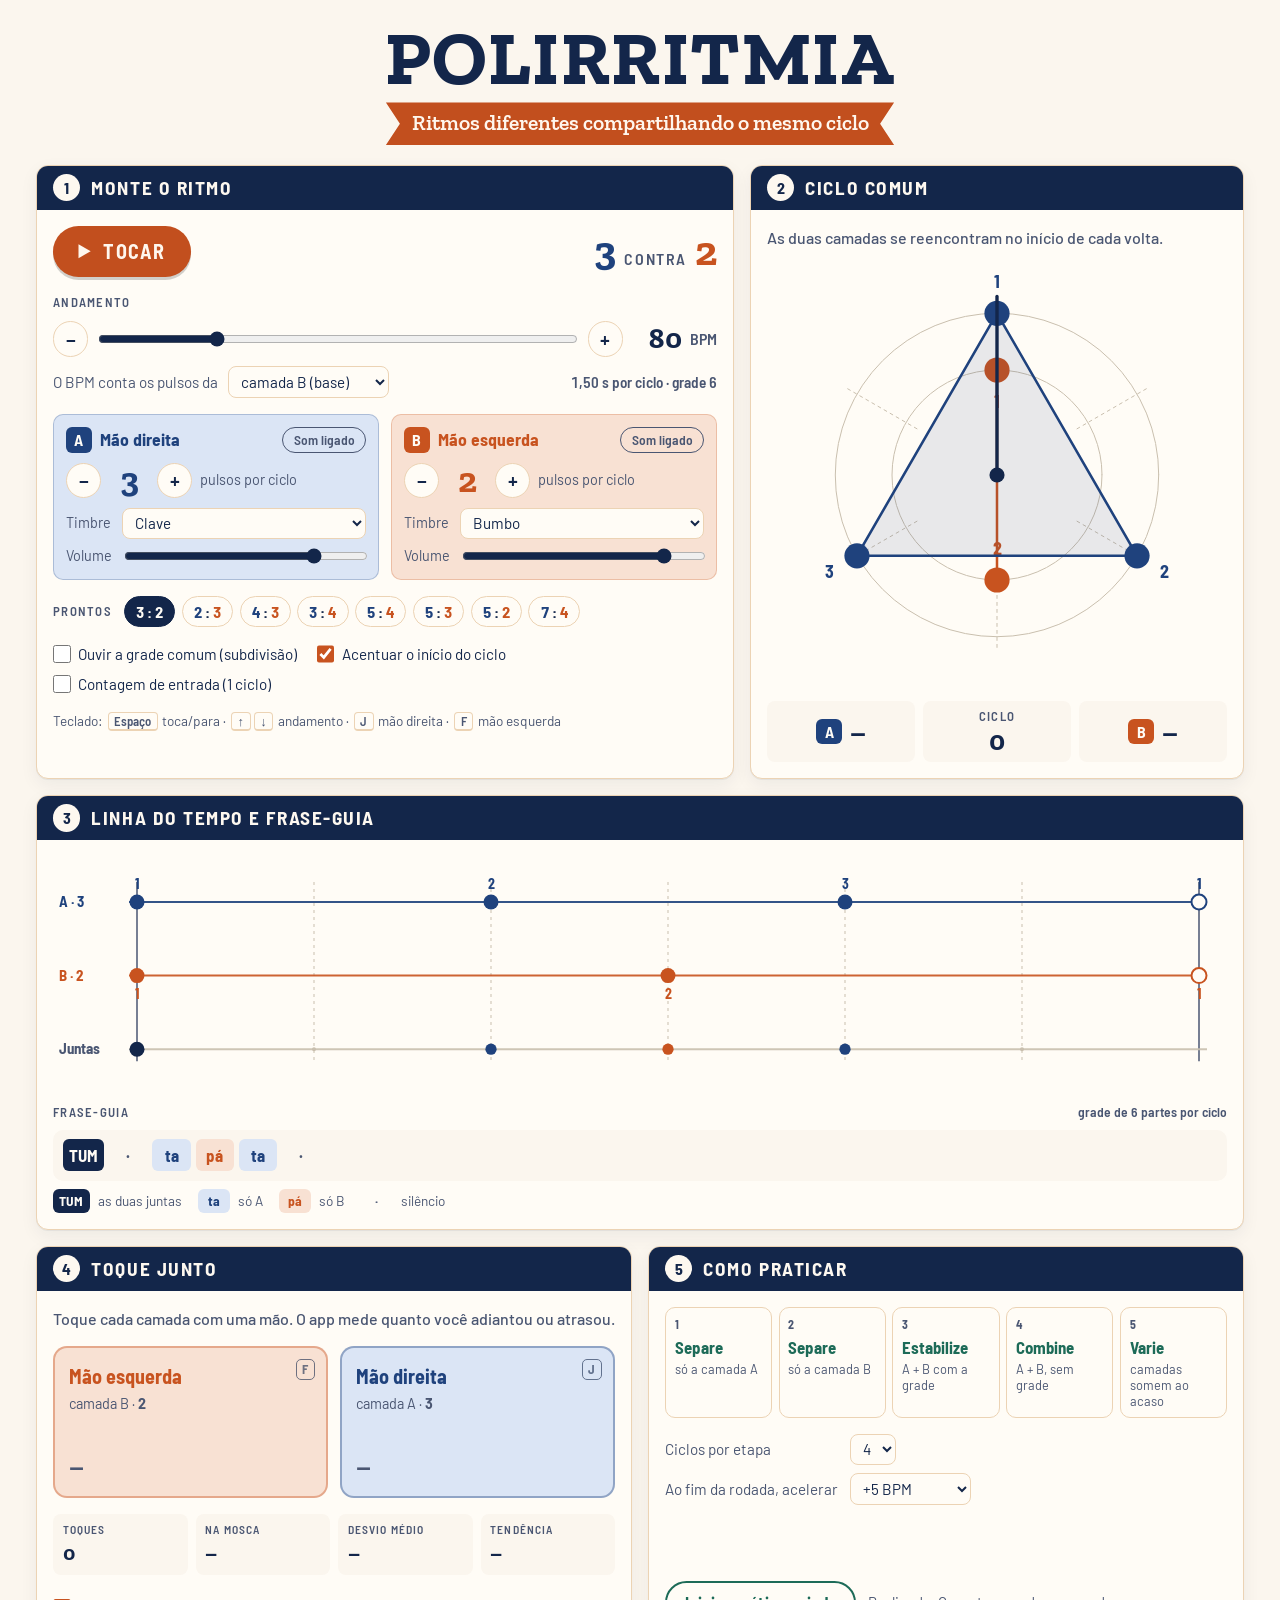
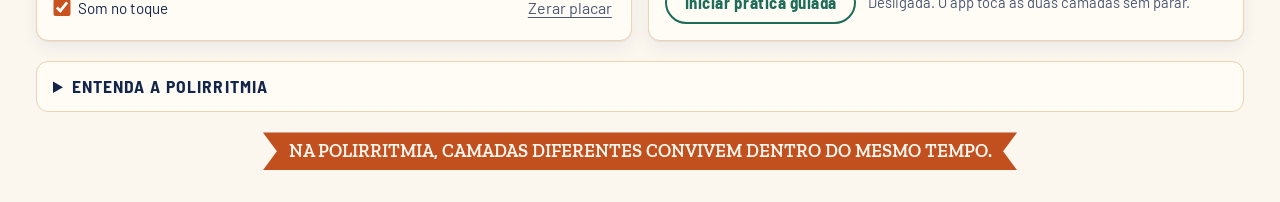
==== commit 141f2ae0: "Adiciona app de polirritmia (HTML, CSS e JS) Metrônomo de duas camadas com Web Audio: ciclo circular" ====
--- a/polirritmia/index.html
+++ b/polirritmia/index.html
@@ -1,906 +1,250 @@
-<!doctype html>
+<!DOCTYPE html>
 <html lang="pt-BR">
 <head>
-<meta charset="utf-8">
-<meta name="viewport" content="width=device-width,initial-scale=1,viewport-fit=cover">
-<meta name="theme-color" content="#0D0E13">
-<link rel="manifest" href="manifest.webmanifest">
-<link rel="apple-touch-icon" href="icon-180.png">
-<style>:root{padding-top:env(safe-area-inset-top,0px);padding-bottom:env(safe-area-inset-bottom,0px);box-sizing:border-box}body{margin:0;font-size:14px}[hidden]{display:none!important}</style>
-<title>Polirritmo</title>
+<meta charset="UTF-8">
+<meta name="viewport" content="width=device-width, initial-scale=1.0, viewport-fit=cover">
+<title>Polirritmia</title>
 <meta name="claude:viewport-fit-sides" content="cover">
-<meta name="apple-mobile-web-app-capable" content="yes">
-<meta name="apple-mobile-web-app-status-bar-style" content="black-translucent">
-<meta name="apple-mobile-web-app-title" content="Polirritmo">
-<link rel="stylesheet" href="https://fonts.googleapis.com/css2?family=Bricolage+Grotesque:opsz,wght@12..96,600;12..96,800&family=Inter:wght@400;500;600;700&family=JetBrains+Mono:wght@500;700&display=swap">
-<style>
-/* Palco escuro de uma tela só: abas embaixo, cada número de voz tem sua cor (2 laranja, 3 verde, 4 azul…) */
-:root{
-  --bg:#0D0E13; --surface:#161821; --surface2:#1F222D; --line:#2C3040; --fg:#EEF0F6; --muted:#8D92A7;
-  --ink:#16171C; --hot:#E2382F;
-  --display:'Bricolage Grotesque','Avenir Next',system-ui,sans-serif;
-  --body:'Inter',-apple-system,system-ui,sans-serif;
-  --mono:'JetBrains Mono',ui-monospace,Menlo,monospace;
-  color-scheme:dark;
-}
-*{box-sizing:border-box}
-html,body{height:100%}
-body{background:var(--bg);color:var(--fg);font-family:var(--body);overscroll-behavior:none;
-  -webkit-tap-highlight-color:transparent;-webkit-user-select:none;user-select:none;-webkit-touch-callout:none;touch-action:manipulation}
-button{font:inherit;color:inherit;background:none;border:0;padding:0;cursor:pointer}
-button:focus-visible,input:focus-visible{outline:2px solid var(--fg);outline-offset:2px}
-.app{height:100%;display:flex;flex-direction:column;overflow:hidden}
-.top{display:flex;align-items:center;gap:10px;padding-block:10px 6px;
-  padding-left:max(16px,env(safe-area-inset-left,0px));padding-right:max(16px,env(safe-area-inset-right,0px))}
-.top canvas{width:30px;height:30px;border-radius:8px;flex:none}
-.top h1{font-family:var(--display);font-weight:800;font-size:26px;letter-spacing:-.01em;margin:0;line-height:1}
-.top small{display:block;color:var(--muted);font-size:11px;letter-spacing:.08em;text-transform:uppercase;margin-top:3px}
-main{flex:1;overflow-y:auto;-webkit-overflow-scrolling:touch;min-height:0}
-.view{display:flex;flex-direction:column;gap:14px;padding-block:8px 28px;max-width:560px;margin:0 auto;
-  padding-left:max(16px,env(safe-area-inset-left,0px));padding-right:max(16px,env(safe-area-inset-right,0px))}
-.label{font-size:11px;letter-spacing:.09em;text-transform:uppercase;color:var(--muted);font-weight:600}
-
-/* razão */
-.ratio{display:flex;align-items:flex-end;justify-content:space-between;gap:12px}
-.big{font-family:var(--display);font-weight:800;font-size:64px;line-height:.9;letter-spacing:-.02em;display:flex;align-items:baseline;gap:6px}
-.big .colon{color:var(--muted);font-size:44px;transform:translateY(-6px)}
-.ratio-info{display:flex;flex-direction:column;align-items:flex-end;gap:8px;text-align:right}
-.ratio-info span{color:var(--muted);font-size:13px}
-.ratio-info b{font-family:var(--mono);color:var(--fg);font-weight:700}
-.pill{display:inline-flex;align-items:center;gap:6px;height:34px;padding:0 12px;border-radius:17px;background:var(--surface2);border:1px solid var(--line);font-size:13px;font-weight:600}
-
-/* palco */
-.stage{position:relative;background:var(--surface);border:1px solid var(--line);border-radius:22px;overflow:hidden}
-.stage canvas{display:block;width:100%;height:290px}
-.seg{display:inline-flex;background:var(--surface2);border:1px solid var(--line);border-radius:12px;padding:3px;gap:2px}
-.seg button{height:30px;padding:0 12px;border-radius:9px;font-size:13px;font-weight:600;color:var(--muted)}
-.seg button.on{background:var(--fg);color:var(--bg)}
-.seg-float{position:absolute;top:10px;right:10px}
-.cyclebar{position:absolute;left:0;bottom:0;height:3px;background:var(--fg);opacity:.5;width:0}
-
-/* faixa de pulsos */
-.strip{display:flex;flex-direction:column;gap:5px}
-.srow{display:flex;align-items:center;gap:8px}
-.slab{width:14px;font-family:var(--mono);font-size:12px;font-weight:700;color:var(--c)}
-.cells{flex:1;display:flex;gap:2px;min-width:0}
-.cells i{flex:1;height:22px;border-radius:4px;background:var(--surface2);min-width:0;transition:transform .08s}
-.cells i.hit{background:var(--c);opacity:.45}
-.cells i.now{outline:2px solid var(--fg);outline-offset:-2px}
-.cells i.hit.now{opacity:1;transform:scaleY(1.18)}
-.nums{display:flex;gap:2px;margin-left:22px}
-.nums span{flex:1;text-align:center;font-family:var(--mono);font-size:9px;color:var(--muted);min-width:0}
-
-/* transporte */
-.transport{display:flex;align-items:center;gap:14px}
-.play{width:68px;height:68px;border-radius:50%;background:var(--fg);color:var(--bg);display:grid;place-items:center;flex:none;box-shadow:0 6px 24px rgba(0,0,0,.4)}
-.play svg{width:26px;height:26px}
-.play.on{background:var(--hot);color:#fff}
-.tempo{flex:1;display:flex;flex-direction:column;gap:8px;min-width:0}
-.tempo-row{display:flex;align-items:center;justify-content:space-between;gap:8px}
-.bpm{text-align:center}
-.bpm b{font-family:var(--mono);font-size:30px;font-weight:700;display:block;line-height:1;font-variant-numeric:tabular-nums}
-.bpm small{font-size:11px;color:var(--muted)}
-.step{width:40px;height:40px;border-radius:12px;background:var(--surface2);border:1px solid var(--line);font-size:22px;font-weight:600;display:grid;place-items:center;flex:none}
-input[type=range]{-webkit-appearance:none;appearance:none;width:100%;height:28px;background:transparent}
-input[type=range]::-webkit-slider-runnable-track{height:6px;border-radius:3px;background:var(--surface2)}
-input[type=range]::-webkit-slider-thumb{-webkit-appearance:none;width:24px;height:24px;border-radius:50%;background:var(--fg);margin-top:-9px;box-shadow:0 2px 8px rgba(0,0,0,.5)}
-input[type=range]::-moz-range-track{height:6px;border-radius:3px;background:var(--surface2)}
-input[type=range]::-moz-range-thumb{width:24px;height:24px;border-radius:50%;background:var(--fg);border:0}
-
-/* mãos */
-.pads{display:grid;grid-template-columns:1fr 1fr;gap:10px}
-.pad{position:relative;overflow:hidden;border-radius:20px;background:var(--surface);border:1.5px solid var(--c);padding:12px;min-height:118px;display:flex;flex-direction:column;justify-content:space-between;align-items:flex-start;text-align:left;touch-action:none}
-.pad::before{content:"";position:absolute;inset:0;background:var(--c);opacity:var(--f,0);pointer-events:none}
-.pad>*{position:relative}
-.pad-top{display:flex;justify-content:space-between;width:100%;align-items:center}
-.pad-k{font-size:12px;font-weight:700;color:var(--c);letter-spacing:.06em;text-transform:uppercase}
-.pad svg{width:26px;height:26px;color:var(--c)}
-.pad-n{font-family:var(--display);font-weight:800;font-size:44px;line-height:1}
-.pad-dev{font-family:var(--mono);font-size:12px;color:var(--muted)}
-.pad-dev.good{color:#7BE08A}.pad-dev.ok{color:#F5D33B}.pad-dev.bad{color:#FF7A6E}
-
-/* vozes */
-.voices{display:grid;grid-template-columns:1fr 1fr;gap:10px}
-.voice{background:var(--surface);border:1px solid var(--line);border-radius:18px;padding:12px;display:flex;flex-direction:column;gap:10px}
-.voice-h{display:flex;justify-content:space-between;align-items:center}
-.voice-h b{font-size:13px}
-.voice-h span{font-size:11px;color:var(--muted)}
-.stepper{display:flex;align-items:center;justify-content:space-between}
-.stepper output{font-family:var(--display);font-weight:800;font-size:38px;color:var(--c);line-height:1}
-.toggle{display:flex;align-items:center;justify-content:space-between;gap:8px;font-size:13px;color:var(--muted);width:100%;text-align:left;min-height:32px}
-.sw{width:42px;height:26px;border-radius:13px;background:var(--surface2);border:1px solid var(--line);position:relative;flex:none;transition:background .15s}
-.sw::after{content:"";position:absolute;top:2px;left:2px;width:20px;height:20px;border-radius:50%;background:var(--muted);transition:transform .15s,background .15s}
-.toggle[aria-pressed=true] .sw{background:var(--c,#7BE08A)}
-.toggle[aria-pressed=true] .sw::after{transform:translateX(16px);background:#fff}
-.toggle[aria-pressed=true]{color:var(--fg)}
-
-.chips{display:flex;flex-wrap:wrap;gap:8px}
-.chip{height:36px;padding:0 14px;border-radius:18px;background:var(--surface2);border:1px solid var(--line);font-family:var(--mono);font-size:14px;font-weight:700;display:inline-flex;align-items:center;gap:2px}
-.chip.on{background:var(--fg);color:var(--bg)}
-.chip.on span{filter:brightness(.55) saturate(1.4)}
-.panel{background:var(--surface);border:1px solid var(--line);border-radius:18px;padding:14px;display:flex;flex-direction:column;gap:10px}
-.howto p{margin:0;font-size:14px;line-height:1.55;color:#C9CCD9}
-.howto b{color:var(--fg)}
-.howto .n{font-family:var(--mono);font-weight:700}
-
-/* cartas */
-.row-ctrl{display:flex;flex-wrap:wrap;gap:8px;align-items:center;justify-content:space-between}
-.btn{height:36px;padding:0 14px;border-radius:12px;background:var(--surface2);border:1px solid var(--line);font-weight:600;font-size:13px;display:inline-flex;align-items:center;gap:6px}
-.btn svg{width:16px;height:16px}
-.countin{height:28px;display:flex;align-items:center;justify-content:center;gap:10px;font-family:var(--mono);font-weight:700;color:var(--muted)}
-.countin span{width:28px;height:28px;border-radius:50%;display:grid;place-items:center;background:var(--surface2)}
-.countin span.on{background:var(--fg);color:var(--bg)}
-.deck{display:flex;flex-direction:column;gap:14px}
-.bar{display:flex;flex-direction:column;gap:6px;position:relative}
-.crow{display:grid;grid-template-columns:repeat(4,minmax(0,1fr));gap:8px}
-.card{aspect-ratio:1;max-width:100%;border-radius:10px;background:var(--card);color:var(--ink);display:grid;place-items:center;padding:6%;box-shadow:0 2px 0 rgba(0,0,0,.35);transition:transform .1s, box-shadow .1s}
-.card.v2{background:#EDEFF4;color:#D9701C}
-.card svg{width:100%;height:100%}
-.card.now{transform:translateY(-3px) scale(1.04);box-shadow:0 0 0 3px var(--fg),0 8px 20px rgba(0,0,0,.5)}
-.card .hd.on{fill:var(--hot);stroke:var(--hot)}
-.figchips{display:flex;flex-wrap:wrap;gap:8px}
-.fchip{width:56px;height:56px;border-radius:12px;background:var(--surface2);border:1px solid var(--line);color:var(--muted);padding:6px;opacity:.55}
-.fchip svg{width:100%;height:100%}
-.fchip.on{background:#EDEFF4;color:var(--ink);opacity:1;border-color:#EDEFF4}
-
-/* figuras */
-.figlist{display:flex;flex-direction:column;gap:8px}
-.figrow{display:grid;grid-template-columns:64px minmax(0,1fr) 56px;align-items:center;gap:12px;background:var(--surface);border:1px solid var(--line);border-radius:16px;padding:8px 12px 8px 8px;text-align:left}
-.figrow .nt-box{width:64px;height:64px;border-radius:10px;background:#EDEFF4;color:var(--ink);padding:5px}
-.figrow .nt-box svg,.figrow .pie{width:100%;height:100%;display:block}
-.figrow b{display:block;font-size:15px}
-.figrow small{display:block;color:var(--muted);font-size:12px;margin-top:2px}
-.figrow.now{border-color:var(--fg)}
-.figrow .hd.on{fill:var(--hot);stroke:var(--hot)}
-.section-h{font-family:var(--display);font-weight:800;font-size:22px;margin:6px 0 0}
-.prose p{margin:0;font-size:14px;line-height:1.6;color:#C9CCD9;max-width:62ch}
-
-/* abas */
-.tabs{display:grid;grid-template-columns:repeat(3,1fr);background:var(--surface);border-top:1px solid var(--line);
-  padding-left:max(8px,env(safe-area-inset-left,0px));padding-right:max(8px,env(safe-area-inset-right,0px))}
-.tabs button{display:flex;flex-direction:column;align-items:center;gap:3px;padding:8px 0 6px;font-size:11px;font-weight:600;color:var(--muted)}
-.tabs button svg{width:26px;height:26px}
-.tabs button.on{color:var(--fg)}
-@media (prefers-reduced-motion:reduce){.card,.cells i,.sw::after{transition:none}}
-@media (min-width:600px){.stage canvas{height:340px}}
-</style>
-
+<link rel="preconnect" href="https://fonts.googleapis.com">
+<link rel="preconnect" href="https://fonts.gstatic.com" crossorigin>
+<link rel="stylesheet" href="https://fonts.googleapis.com/css2?family=Zilla+Slab:wght@600;700&family=Barlow+Semi+Condensed:wght@500;600;700&family=Barlow:wght@400;500;600&display=swap">
+<link rel="stylesheet" href="style.css">
 </head>
 <body>
-<div class="app">
-  <header class="top">
-    <canvas id="logo" width="60" height="60" aria-hidden="true"></canvas>
-    <div><h1 id="title">Polirritmo</h1><small id="subtitle">duas pulsações no mesmo tempo</small></div>
+<div class="page">
+
+  <header class="topo">
+    <h1>Polirritmia</h1>
+    <p class="faixa">Ritmos diferentes compartilhando o mesmo ciclo</p>
   </header>
 
-  <main id="main">
-    <!-- ============ POLIRRITMO ============ -->
-    <section class="view" id="v-poli">
-      <div class="ratio">
-        <div class="big" aria-live="polite"><span id="rA">3</span><span class="colon">:</span><span id="rB">4</span></div>
-        <div class="ratio-info">
-          <span>ciclo de <b id="lcmTxt">12</b> pulsos</span>
-          <button class="pill" id="swap" aria-label="Inverter as vozes A e B">
-            <svg width="16" height="16" viewBox="0 0 24 24" fill="none" stroke="currentColor" stroke-width="2.2" stroke-linecap="round" stroke-linejoin="round"><path d="M7 4 3 8l4 4M3 8h14M17 20l4-4-4-4M21 16H7"/></svg>Inverter
+  <main class="grade">
+
+    <!-- CONTROLES -->
+    <section class="cartao cartao-controle" aria-labelledby="t-controle">
+      <h2 class="cabeca" id="t-controle"><span class="num">1</span>Monte o ritmo</h2>
+      <div class="corpo">
+
+        <div class="transporte">
+          <button id="btnPlay" class="btn-play" type="button" aria-pressed="false">
+            <svg class="ico-play" viewBox="0 0 24 24" aria-hidden="true"><path d="M7 4.5v15l13-7.5z"/></svg>
+            <svg class="ico-stop" viewBox="0 0 24 24" aria-hidden="true"><rect x="6" y="6" width="12" height="12" rx="1.5"/></svg>
+            <span id="lblPlay">Tocar</span>
           </button>
-        </div>
-      </div>
-
-      <div class="stage">
-        <canvas id="stage"></canvas>
-        <div class="seg seg-float" id="viewSeg">
-          <button data-v="formas" class="on">Formas</button><button data-v="orbita">Órbita</button>
-        </div>
-        <div class="cyclebar" id="cyclebar"></div>
-      </div>
-
-      <div class="strip" id="strip"></div>
-
-      <div class="transport">
-        <button class="play" id="playP" aria-label="Tocar"></button>
-        <div class="tempo">
-          <div class="tempo-row">
-            <button class="step" data-bpm="-1" data-t="P" aria-label="Diminuir andamento">−</button>
-            <div class="bpm"><b id="bpmP">80</b><small>BPM · pulso da voz B</small></div>
-            <button class="step" data-bpm="1" data-t="P" aria-label="Aumentar andamento">+</button>
-          </div>
-          <input type="range" id="bpmPR" min="30" max="200" step="1" aria-label="Andamento">
-        </div>
-      </div>
-
-      <div class="pads">
-        <button class="pad" id="padA" aria-label="Tocar a voz A (mão esquerda)">
-          <div class="pad-top"><span class="pad-k">A · mão esq.</span><svg viewBox="0 0 24 24" fill="currentColor"><path d="M8 11V5.5a1.5 1.5 0 0 1 3 0V10h.5V3.5a1.5 1.5 0 0 1 3 0V10h.5V4.5a1.5 1.5 0 0 1 3 0V10h.5V7.5a1.5 1.5 0 0 1 3 0V15a7 7 0 0 1-7 7h-1.2a6.5 6.5 0 0 1-5.1-2.5L2.4 13.9a1.6 1.6 0 0 1 2.3-2.2L8 14.3Z"/></svg></div>
-          <span class="pad-n" id="padAn">1</span>
-          <span class="pad-dev" id="padAd">toque junto</span>
-        </button>
-        <button class="pad" id="padB" aria-label="Tocar a voz B (mão direita)">
-          <div class="pad-top"><span class="pad-k">B · mão dir.</span><svg viewBox="0 0 24 24" fill="currentColor" style="transform:scaleX(-1)"><path d="M8 11V5.5a1.5 1.5 0 0 1 3 0V10h.5V3.5a1.5 1.5 0 0 1 3 0V10h.5V4.5a1.5 1.5 0 0 1 3 0V10h.5V7.5a1.5 1.5 0 0 1 3 0V15a7 7 0 0 1-7 7h-1.2a6.5 6.5 0 0 1-5.1-2.5L2.4 13.9a1.6 1.6 0 0 1 2.3-2.2L8 14.3Z"/></svg></div>
-          <span class="pad-n" id="padBn">1</span>
-          <span class="pad-dev" id="padBd">toque junto</span>
-        </button>
-      </div>
-
-      <div class="voices">
-        <div class="voice" id="voiceA">
-          <div class="voice-h"><b>Voz A</b><span id="shapeA">triângulo</span></div>
-          <div class="stepper">
-            <button class="step" data-n="-1" data-v="a" aria-label="Menos pulsos na voz A">−</button>
-            <output id="nA">3</output>
-            <button class="step" data-n="1" data-v="a" aria-label="Mais pulsos na voz A">+</button>
-          </div>
-          <button class="toggle" id="sndA" aria-pressed="true">Som<span class="sw"></span></button>
-        </div>
-        <div class="voice" id="voiceB">
-          <div class="voice-h"><b>Voz B</b><span id="shapeB">quadrado</span></div>
-          <div class="stepper">
-            <button class="step" data-n="-1" data-v="b" aria-label="Menos pulsos na voz B">−</button>
-            <output id="nB">4</output>
-            <button class="step" data-n="1" data-v="b" aria-label="Mais pulsos na voz B">+</button>
-          </div>
-          <button class="toggle" id="sndB" aria-pressed="true">Som<span class="sw"></span></button>
-        </div>
-      </div>
-
-      <div class="panel">
-        <span class="label">Combinações</span>
-        <div class="chips" id="presets"></div>
-        <button class="toggle" id="optGrid" aria-pressed="false" style="--c:#9AA0B4">Mostrar a grade do ciclo (MMC)<span class="sw"></span></button>
-        <button class="toggle" id="optTick" aria-pressed="false" style="--c:#9AA0B4">Clique em todos os pulsos do ciclo<span class="sw"></span></button>
-      </div>
-
-      <div class="panel howto" id="howto"></div>
-    </section>
-
-    <!-- ============ CARTAS ============ -->
-    <section class="view" id="v-cards" hidden>
-      <div class="transport">
-        <button class="play" id="playC" aria-label="Tocar"></button>
-        <div class="tempo">
-          <div class="tempo-row">
-            <button class="step" data-bpm="-1" data-t="C" aria-label="Diminuir andamento">−</button>
-            <div class="bpm"><b id="bpmC">72</b><small>BPM · compasso 4/4</small></div>
-            <button class="step" data-bpm="1" data-t="C" aria-label="Aumentar andamento">+</button>
-          </div>
-          <input type="range" id="bpmCR" min="30" max="200" step="1" aria-label="Andamento das cartas">
-        </div>
-      </div>
-
-      <div class="row-ctrl">
-        <div class="seg" id="voicesSeg"><button data-v="1" class="on">1 voz</button><button data-v="2">2 vozes</button></div>
-        <div class="seg" id="lenSeg"><button data-v="4">4</button><button data-v="8" class="on">8</button><button data-v="12">12</button><button data-v="16">16</button></div>
-      </div>
-      <div class="row-ctrl">
-        <button class="btn" id="shuffle"><svg viewBox="0 0 24 24" fill="none" stroke="currentColor" stroke-width="2.2" stroke-linecap="round" stroke-linejoin="round"><path d="M16 3h5v5M4 20 21 3M21 16v5h-5M15 15l6 6M4 4l5 5"/></svg>Embaralhar</button>
-        <button class="toggle" id="optMetro" aria-pressed="true" style="width:auto;--c:#9AA0B4">Metrônomo<span class="sw"></span></button>
-        <button class="toggle" id="optCount" aria-pressed="true" style="width:auto;--c:#9AA0B4">Contar 4<span class="sw"></span></button>
-      </div>
-
-      <div class="countin" id="countin" aria-hidden="true"><span>1</span><span>2</span><span>3</span><span>4</span></div>
-      <div class="deck" id="deck"></div>
-      <p class="label" style="margin:0">Toque numa carta para trocar a figura</p>
-
-      <div class="panel">
-        <span class="label">Figuras no sorteio</span>
-        <div class="figchips" id="figchips"></div>
-      </div>
-    </section>
-
-    <!-- ============ FIGURAS ============ -->
-    <section class="view" id="v-figs" hidden>
-      <p class="label" style="margin:0">Toque para ouvir · andamento das cartas</p>
-      <div class="figlist" id="figlist"></div>
-
-      <h2 class="section-h">Como a polirritmia funciona</h2>
-      <div class="prose panel">
-        <p>Polirritmia é tocar duas divisões diferentes do mesmo intervalo de tempo ao mesmo tempo. Em 3:4, uma mão divide o ciclo em 3 partes iguais e a outra em 4. As duas começam juntas no pulso 1 e só voltam a coincidir no início do ciclo seguinte.</p>
-        <p>Para contar, use o <b>mínimo múltiplo comum</b> (MMC): 3 e 4 cabem juntos em 12 pulsos. A voz de 3 toca a cada 4 pulsos (1, 5, 9) e a voz de 4 a cada 3 pulsos (1, 4, 7, 10).</p>
-        <p>Cada forma mostra uma voz: a linha tem 2 pontas, o triângulo 3 vértices, o quadrado 4. O ponto percorre um lado por pulso e acende o vértice quando a nota soa.</p>
-        <p>Comece devagar, toque uma voz em cada mão nos botões grandes ou numa mesa, e só depois desligue o som de uma das vozes para tocá-la sozinho.</p>
-      </div>
-    </section>
+          <div class="razao" aria-live="polite">
+            <span class="razao-a" id="razaoA">3</span><span class="razao-x">contra</span><span class="razao-b" id="razaoB">2</span>
+          </div>
+        </div>
+
+        <div class="andamento">
+          <label for="bpm" class="rotulo">Andamento</label>
+          <div class="linha-bpm">
+            <button type="button" class="btn-mini" data-bpm="-1" aria-label="Diminuir andamento">−</button>
+            <input type="range" id="bpm" min="30" max="240" value="80">
+            <button type="button" class="btn-mini" data-bpm="1" aria-label="Aumentar andamento">+</button>
+            <output id="bpmOut" for="bpm" class="bpm-valor">80</output><span class="bpm-un">BPM</span>
+          </div>
+          <div class="linha-ref">
+            <label for="ref">O BPM conta os pulsos da</label>
+            <select id="ref">
+              <option value="b">camada B (base)</option>
+              <option value="a">camada A</option>
+              <option value="c">volta inteira (ciclo)</option>
+            </select>
+            <span class="duracao" id="duracao">1,50 s por ciclo</span>
+          </div>
+        </div>
+
+        <div class="camadas">
+          <div class="camada camada-a">
+            <div class="camada-topo">
+              <span class="tag tag-a">A</span>
+              <span class="camada-nome">Mão direita</span>
+              <button type="button" class="btn-mudo" id="muteA" aria-pressed="false" title="Silenciar camada A">Som ligado</button>
+            </div>
+            <div class="stepper">
+              <button type="button" class="btn-mini" data-layer="a" data-d="-1" aria-label="Menos pulsos na camada A">−</button>
+              <output id="valA" class="stepper-valor">3</output>
+              <button type="button" class="btn-mini" data-layer="a" data-d="1" aria-label="Mais pulsos na camada A">+</button>
+              <span class="stepper-txt">pulsos por ciclo</span>
+            </div>
+            <div class="camada-ajustes">
+              <label for="somA">Timbre</label>
+              <select id="somA">
+                <option value="clave">Clave</option>
+                <option value="caixa">Caixa</option>
+                <option value="bumbo">Bumbo</option>
+                <option value="conga">Conga</option>
+                <option value="cowbell">Agogô</option>
+                <option value="bip">Bip</option>
+              </select>
+              <label for="volA">Volume</label>
+              <input type="range" id="volA" min="0" max="100" value="80">
+            </div>
+          </div>
+
+          <div class="camada camada-b">
+            <div class="camada-topo">
+              <span class="tag tag-b">B</span>
+              <span class="camada-nome">Mão esquerda</span>
+              <button type="button" class="btn-mudo" id="muteB" aria-pressed="false" title="Silenciar camada B">Som ligado</button>
+            </div>
+            <div class="stepper">
+              <button type="button" class="btn-mini" data-layer="b" data-d="-1" aria-label="Menos pulsos na camada B">−</button>
+              <output id="valB" class="stepper-valor">2</output>
+              <button type="button" class="btn-mini" data-layer="b" data-d="1" aria-label="Mais pulsos na camada B">+</button>
+              <span class="stepper-txt">pulsos por ciclo</span>
+            </div>
+            <div class="camada-ajustes">
+              <label for="somB">Timbre</label>
+              <select id="somB">
+                <option value="bumbo">Bumbo</option>
+                <option value="clave">Clave</option>
+                <option value="caixa">Caixa</option>
+                <option value="conga">Conga</option>
+                <option value="cowbell">Agogô</option>
+                <option value="bip">Bip</option>
+              </select>
+              <label for="volB">Volume</label>
+              <input type="range" id="volB" min="0" max="100" value="85">
+            </div>
+          </div>
+        </div>
+
+        <div class="presets" role="group" aria-label="Combinações prontas">
+          <span class="rotulo">Prontos</span>
+          <div class="chips" id="presets"></div>
+        </div>
+
+        <div class="opcoes">
+          <label class="chave"><input type="checkbox" id="optSub"><span>Ouvir a grade comum (subdivisão)</span></label>
+          <label class="chave"><input type="checkbox" id="optAcento" checked><span>Acentuar o início do ciclo</span></label>
+          <label class="chave"><input type="checkbox" id="optContagem"><span>Contagem de entrada (1 ciclo)</span></label>
+        </div>
+
+        <p class="atalhos">Teclado: <kbd>Espaço</kbd> toca/para · <kbd>↑</kbd><kbd>↓</kbd> andamento · <kbd>J</kbd> mão direita · <kbd>F</kbd> mão esquerda</p>
+      </div>
+    </section>
+
+    <!-- CICLO -->
+    <section class="cartao cartao-ciclo" aria-labelledby="t-ciclo">
+      <h2 class="cabeca" id="t-ciclo"><span class="num">2</span>Ciclo comum</h2>
+      <div class="corpo">
+        <p class="legenda">As duas camadas se reencontram no início de cada volta.</p>
+        <div class="tela-circulo"><canvas id="cvCirculo" aria-label="Visualização circular do ciclo" role="img"></canvas></div>
+        <div class="contadores">
+          <div class="contador"><span class="tag tag-a">A</span><span id="cntA" class="contador-num">–</span></div>
+          <div class="contador contador-ciclo"><span class="rotulo">Ciclo</span><span id="cntCiclo" class="contador-num">0</span></div>
+          <div class="contador"><span class="tag tag-b">B</span><span id="cntB" class="contador-num">–</span></div>
+        </div>
+      </div>
+    </section>
+
+    <!-- LINHA DO TEMPO -->
+    <section class="cartao cartao-linha" aria-labelledby="t-linha">
+      <h2 class="cabeca" id="t-linha"><span class="num">3</span>Linha do tempo e frase-guia</h2>
+      <div class="corpo">
+        <div class="tela-linha"><canvas id="cvLinha" aria-label="Linha do tempo das duas camadas" role="img"></canvas></div>
+        <div class="frase-bloco">
+          <div class="frase-topo">
+            <span class="rotulo">Frase-guia</span>
+            <span class="frase-info" id="fraseInfo">grade de 6 partes</span>
+          </div>
+          <div class="frase" id="frase" aria-label="Sílabas da frase-guia"></div>
+          <p class="frase-legenda">
+            <span class="sil sil-ab">TUM</span> as duas juntas
+            <span class="sil sil-a">ta</span> só A
+            <span class="sil sil-b">pá</span> só B
+            <span class="sil sil-0">·</span> silêncio
+          </p>
+        </div>
+      </div>
+    </section>
+
+    <!-- TOQUE JUNTO -->
+    <section class="cartao cartao-toque" aria-labelledby="t-toque">
+      <h2 class="cabeca" id="t-toque"><span class="num">4</span>Toque junto</h2>
+      <div class="corpo">
+        <p class="legenda">Toque cada camada com uma mão. O app mede quanto você adiantou ou atrasou.</p>
+        <div class="pads">
+          <button type="button" class="pad pad-b" id="padB">
+            <span class="pad-tecla">F</span>
+            <span class="pad-nome">Mão esquerda</span>
+            <span class="pad-cam">camada B · <b id="padBn">2</b></span>
+            <span class="pad-feedback" id="fbB">–</span>
+          </button>
+          <button type="button" class="pad pad-a" id="padA">
+            <span class="pad-tecla">J</span>
+            <span class="pad-nome">Mão direita</span>
+            <span class="pad-cam">camada A · <b id="padAn">3</b></span>
+            <span class="pad-feedback" id="fbA">–</span>
+          </button>
+        </div>
+        <div class="stats">
+          <div class="stat"><span class="rotulo">Toques</span><span class="stat-num" id="stToques">0</span></div>
+          <div class="stat"><span class="rotulo">Na mosca</span><span class="stat-num" id="stMosca">–</span></div>
+          <div class="stat"><span class="rotulo">Desvio médio</span><span class="stat-num" id="stDesvio">–</span></div>
+          <div class="stat"><span class="rotulo">Tendência</span><span class="stat-num" id="stTend">–</span></div>
+        </div>
+        <div class="toque-rodape">
+          <label class="chave"><input type="checkbox" id="optSomToque" checked><span>Som no toque</span></label>
+          <button type="button" class="btn-texto" id="btnZerar">Zerar placar</button>
+        </div>
+      </div>
+    </section>
+
+    <!-- PRÁTICA -->
+    <section class="cartao cartao-pratica" aria-labelledby="t-pratica">
+      <h2 class="cabeca" id="t-pratica"><span class="num">5</span>Como praticar</h2>
+      <div class="corpo">
+        <ol class="etapas" id="etapas">
+          <li data-etapa="0"><b>Separe</b><span>só a camada A</span></li>
+          <li data-etapa="1"><b>Separe</b><span>só a camada B</span></li>
+          <li data-etapa="2"><b>Estabilize</b><span>A + B com a grade</span></li>
+          <li data-etapa="3"><b>Combine</b><span>A + B, sem grade</span></li>
+          <li data-etapa="4"><b>Varie</b><span>camadas somem ao acaso</span></li>
+        </ol>
+        <div class="pratica-ajustes">
+          <label for="ciclosEtapa">Ciclos por etapa</label>
+          <select id="ciclosEtapa">
+            <option value="2">2</option>
+            <option value="4" selected>4</option>
+            <option value="8">8</option>
+          </select>
+          <label for="incBpm">Ao fim da rodada, acelerar</label>
+          <select id="incBpm">
+            <option value="0">não acelerar</option>
+            <option value="3">+3 BPM</option>
+            <option value="5" selected>+5 BPM</option>
+            <option value="10">+10 BPM</option>
+          </select>
+        </div>
+        <div class="pratica-acoes">
+          <button type="button" class="btn-pratica" id="btnPratica" aria-pressed="false">Iniciar prática guiada</button>
+          <span class="pratica-status" id="praticaStatus">Desligada. O app toca as duas camadas sem parar.</span>
+        </div>
+      </div>
+    </section>
+
   </main>
 
-  <nav class="tabs" id="tabs" aria-label="Seções">
-    <button data-tab="poli" class="on"><svg viewBox="0 0 26 26" fill="none" stroke="currentColor" stroke-width="2" stroke-linejoin="round"><path d="M8 4 2.5 14h11Z"/><rect x="14" y="11" width="9" height="9" transform="rotate(45 18.5 15.5)"/></svg>Polirritmo</button>
-    <button data-tab="cards"><svg viewBox="0 0 26 26" fill="none" stroke="currentColor" stroke-width="2" stroke-linejoin="round"><rect x="3" y="4" width="8.5" height="8.5" rx="2"/><rect x="14.5" y="4" width="8.5" height="8.5" rx="2"/><rect x="3" y="15.5" width="8.5" height="8.5" rx="2"/><rect x="14.5" y="15.5" width="8.5" height="8.5" rx="2"/></svg>Cartas</button>
-    <button data-tab="figs"><svg viewBox="0 0 26 26" fill="currentColor"><ellipse cx="7.5" cy="19.5" rx="3.6" ry="2.7" transform="rotate(-22 7.5 19.5)"/><ellipse cx="19" cy="17.5" rx="3.6" ry="2.7" transform="rotate(-22 19 17.5)"/><path d="M10 19.5V5.2l12-2.4v14.7h-1.9V6.8L11.9 8.4v11.1Z"/></svg>Figuras</button>
-  </nav>
+  <details class="entenda">
+    <summary>Entenda a polirritmia</summary>
+    <div class="entenda-grade">
+      <div><h3>O que é?</h3><p>Duas divisões rítmicas soam ao mesmo tempo. Num 3 contra 2, uma camada divide o ciclo em três partes iguais e a outra, em duas.</p></div>
+      <div><h3>Ciclo comum</h3><p>As camadas começam juntas e só voltam a coincidir no início do próximo ciclo. Entre um e outro, cada uma segue seu próprio pulso.</p></div>
+      <div><h3>Grade comum</h3><p>O menor múltiplo comum dos dois números dá a grade onde todos os toques cabem. Em 3:2 são 6 partes; em 4:3, 12.</p></div>
+      <div><h3>Camadas</h3><p>Dê cada camada a uma parte do corpo: mão direita no 3, mão esquerda ou pé no 2.</p></div>
+      <div><h3>Como sentir</h3><p>Use a frase-guia em voz alta, balance o corpo no pulso da base e repita até o padrão soar como uma só melodia.</p></div>
+      <div><h3>Como praticar</h3><p>Separe as camadas, estabilize com a grade, combine sem ajuda e depois varie o andamento e os silêncios.</p></div>
+    </div>
+  </details>
+
+  <footer class="rodape">
+    <p class="faixa faixa-rodape">Na polirritmia, camadas diferentes convivem dentro do mesmo tempo.</p>
+  </footer>
 </div>
 
-<script>
-(() => {
-'use strict';
-const $ = s => document.querySelector(s);
-const COL = {1:'#A3A8BC',2:'#F29A38',3:'#B8E54A',4:'#3FA6DF',5:'#B56CF0',6:'#F0584F',7:'#F27BB5',8:'#3DD6C0',9:'#F5D33B'};
-const SHAPE = {1:'ponto',2:'linha',3:'triângulo',4:'quadrado',5:'pentágono',6:'hexágono',7:'heptágono',8:'octógono',9:'eneágono'};
-const gcd = (a,b) => b ? gcd(b, a % b) : a;
-const lcm = (a,b) => a * b / gcd(a,b);
-const store = {
-  get(k, d){ try { const v = localStorage.getItem('polirritmo:' + k); return v ? JSON.parse(v) : d; } catch(e){ return d; } },
-  set(k, v){ try { localStorage.setItem('polirritmo:' + k, JSON.stringify(v)); } catch(e){} }
-};
-
-/* ================= ÁUDIO ================= */
-let ac = null, master = null;
-function audio(){
-  if (!ac) {
-    try { if (navigator.audioSession) navigator.audioSession.type = 'playback'; } catch(e){} // toca mesmo com o iPhone no silencioso
-    const AC = window.AudioContext || window.webkitAudioContext;
-    ac = new AC({ latencyHint: 'interactive' });
-    const comp = ac.createDynamicsCompressor();
-    comp.threshold.value = -10; comp.ratio.value = 4;
-    master = ac.createGain(); master.gain.value = .9;
-    master.connect(comp); comp.connect(ac.destination);
-    const b = ac.createBuffer(1, 1, 22050), s = ac.createBufferSource();
-    s.buffer = b; s.connect(ac.destination); s.start(0);
-  }
-  if (ac.state !== 'running') ac.resume();
-  return ac;
-}
-const latency = () => ac ? (ac.outputLatency || ac.baseLatency || 0) : 0;
-function tone(t, {f=1000, g=.5, d=.07, type='triangle', pan=0, drop=.55} = {}){
-  const o = ac.createOscillator(), v = ac.createGain();
-  o.type = type;
-  o.frequency.setValueAtTime(f, t);
-  o.frequency.exponentialRampToValueAtTime(f * drop, t + d);
-  v.gain.setValueAtTime(.0001, t);
-  v.gain.exponentialRampToValueAtTime(g, t + .003);
-  v.gain.exponentialRampToValueAtTime(.0001, t + d);
-  o.connect(v);
-  let out = v;
-  if (pan && ac.createStereoPanner) { const p = ac.createStereoPanner(); p.pan.value = pan; v.connect(p); out = p; }
-  out.connect(master);
-  o.start(t); o.stop(t + d + .03);
-}
-const SND = {
-  A: (t, acc) => tone(t, {f: acc ? 1560 : 1250, g: acc ? .75 : .5, d: .07, pan: -.45}),
-  B: (t, acc) => tone(t, {f: acc ? 760 : 560, g: acc ? .85 : .6, d: .09, pan: .45}),
-  grid: t => tone(t, {f: 3200, g: .07, d: .025, type: 'sine', drop: .9}),
-  metro: (t, acc) => tone(t, {f: acc ? 2100 : 1700, g: acc ? .3 : .17, d: .035, type: 'sine', drop: .9}),
-  v1: t => tone(t, {f: 1050, g: .55, d: .08, pan: -.2}),
-  v2: t => tone(t, {f: 620, g: .6, d: .1, pan: .2})
-};
-let wl = null;
-async function wake(on){
-  try {
-    if (on && 'wakeLock' in navigator && !wl) { wl = await navigator.wakeLock.request('screen'); wl.addEventListener('release', () => { wl = null; }); }
-    else if (!on && wl) { await wl.release(); wl = null; }
-  } catch(e){}
-}
-const ICON_PLAY = '<svg viewBox="0 0 24 24" fill="currentColor"><path d="M7 4.5v15a1 1 0 0 0 1.5.86l12.5-7.5a1 1 0 0 0 0-1.72L8.5 3.64A1 1 0 0 0 7 4.5Z"/></svg>';
-const ICON_STOP = '<svg viewBox="0 0 24 24" fill="currentColor"><rect x="5" y="5" width="14" height="14" rx="2.5"/></svg>';
-function setPlayBtn(btn, on){ btn.innerHTML = on ? ICON_STOP : ICON_PLAY; btn.classList.toggle('on', on); btn.setAttribute('aria-label', on ? 'Parar' : 'Tocar'); }
-
-/* ================= POLIRRITMO ================= */
-const P = Object.assign({a:3, b:4, bpm:80, sndA:true, sndB:true, grid:false, tick:false, view:'formas'}, store.get('poli', {}));
-const pr = {playing:false, anchorT:0, anchorPh:0, next:0, L:12, timer:null};
-const cycleDur = () => P.b * 60 / P.bpm;
-const phaseAt = t => pr.anchorPh + (t - pr.anchorT) / cycleDur();
-const stepTime = s => pr.anchorT + (s / pr.L - pr.anchorPh) * cycleDur();
-function prSchedule(){
-  const ahead = ac.currentTime + .12;
-  while (stepTime(pr.next) < ahead) {
-    const s = pr.next, t = stepTime(s), L = pr.L, i = s % L;
-    const hA = i % (L / P.a) === 0, hB = i % (L / P.b) === 0;
-    if (t >= ac.currentTime - .01) {
-      if (hA && P.sndA) SND.A(t, i === 0);
-      if (hB && P.sndB) SND.B(t, i === 0);
-      if (P.tick && !(hA && P.sndA) && !(hB && P.sndB)) SND.grid(t);
-    }
-    pr.next++;
-  }
-}
-function prStart(){
-  audio();
-  pr.L = lcm(P.a, P.b); pr.anchorT = ac.currentTime + .1; pr.anchorPh = 0; pr.next = 0;
-  pr.playing = true; clearInterval(pr.timer); pr.timer = setInterval(prSchedule, 25); prSchedule();
-  setPlayBtn($('#playP'), true); wake(true);
-}
-function prStop(){
-  pr.playing = false; clearInterval(pr.timer); pr.timer = null;
-  setPlayBtn($('#playP'), false); wake(false);
-}
-function savePoli(){ store.set('poli', P); }
-
-function applyVoices(restart){
-  const L = lcm(P.a, P.b);
-  $('#rA').textContent = P.a; $('#rA').style.color = COL[P.a];
-  $('#rB').textContent = P.b; $('#rB').style.color = COL[P.b];
-  $('#lcmTxt').textContent = L;
-  $('#nA').textContent = P.a; $('#nB').textContent = P.b;
-  $('#shapeA').textContent = SHAPE[P.a]; $('#shapeB').textContent = SHAPE[P.b];
-  $('#voiceA').style.setProperty('--c', COL[P.a]); $('#voiceB').style.setProperty('--c', COL[P.b]);
-  $('#padA').style.setProperty('--c', COL[P.a]); $('#padB').style.setProperty('--c', COL[P.b]);
-  document.querySelectorAll('#presets .chip').forEach(c => c.classList.toggle('on', c.dataset.a == P.a && c.dataset.b == P.b));
-  buildStrip(); buildHowto();
-  if (restart && pr.playing) prStart();
-  savePoli();
-}
-
-let stripCells = [], stripNow = -1;
-function buildStrip(){
-  const L = lcm(P.a, P.b);
-  let h = '';
-  [['A', P.a], ['B', P.b]].forEach(([lab, n]) => {
-    const st = L / n;
-    h += `<div class="srow" style="--c:${COL[n]}"><span class="slab">${lab}</span><div class="cells">`;
-    for (let i = 0; i < L; i++) h += `<i class="${i % st === 0 ? 'hit' : ''}"></i>`;
-    h += '</div></div>';
-  });
-  if (L <= 24) { h += '<div class="nums">'; for (let i = 1; i <= L; i++) h += `<span>${i}</span>`; h += '</div>'; }
-  $('#strip').innerHTML = h;
-  stripCells = [...document.querySelectorAll('#strip .cells')].map(c => [...c.children]);
-  stripNow = -1;
-}
-function setStripNow(i){
-  if (i === stripNow) return;
-  stripCells.forEach(row => { if (row[stripNow]) row[stripNow].classList.remove('now'); if (row[i]) row[i].classList.add('now'); });
-  stripNow = i;
-}
-function buildHowto(){
-  const L = lcm(P.a, P.b), g = gcd(P.a, P.b);
-  const list = n => Array.from({length: n}, (_, k) => 1 + k * L / n).join(' · ');
-  let h = `<span class="label">Como contar ${P.a}:${P.b}</span>
-  <p>Conte de <b class="n">1</b> a <b class="n">${L}</b> em velocidade constante.</p>
-  <p><b style="color:${COL[P.a]}">Mão esquerda (A · ${P.a})</b> toca em <span class="n">${list(P.a)}</span>.</p>
-  <p><b style="color:${COL[P.b]}">Mão direita (B · ${P.b})</b> toca em <span class="n">${list(P.b)}</span>.</p>`;
-  if (g > 1) h += `<p>${P.a} e ${P.b} têm divisor comum ${g}, então soa como ${P.a/g}:${P.b/g} repetido ${g} vezes e o ciclo tem ${L} pulsos, não ${P.a*P.b}.</p>`;
-  else if (P.a !== 1 && P.b !== 1) h += `<p>${P.a} e ${P.b} não têm divisor comum, então o ciclo é ${P.a} × ${P.b} = ${L} pulsos e as mãos só coincidem no 1.</p>`;
-  $('#howto').innerHTML = h;
-}
-
-/* --- desenho do palco --- */
-const stage = $('#stage'), sg = stage.getContext('2d');
-let dpr = 1, SW = 0, SH = 0;
-function sizeStage(){
-  dpr = Math.min(window.devicePixelRatio || 1, 3);
-  SW = stage.clientWidth; SH = stage.clientHeight;
-  stage.width = Math.round(SW * dpr); stage.height = Math.round(SH * dpr);
-}
-function verts(n, cx, cy, r){
-  if (n === 1) return [[cx, cy - r]];
-  if (n === 2) return [[cx, cy - r], [cx, cy + r]];
-  return Array.from({length: n}, (_, k) => { const a = -Math.PI/2 + k * 2 * Math.PI / n; return [cx + r * Math.cos(a), cy + r * Math.sin(a)]; });
-}
-function pointOn(n, V, cx, cy, r, prog){
-  if (n === 1) { const a = -Math.PI/2 + prog * 2 * Math.PI; return [cx + r * Math.cos(a), cy + r * Math.sin(a)]; }
-  const k = Math.floor(prog) % n, f = prog - Math.floor(prog), p = V[k], q = V[(k + 1) % n];
-  return [p[0] + (q[0] - p[0]) * f, p[1] + (q[1] - p[1]) * f];
-}
-function outline(g, n, V, cx, cy, r){
-  g.beginPath();
-  if (n === 1) g.arc(cx, cy, r, 0, Math.PI * 2);
-  else { g.moveTo(V[0][0], V[0][1]); for (let k = 1; k < n; k++) g.lineTo(V[k][0], V[k][1]); if (n > 2) g.closePath(); }
-}
-function badge(g, x, y, rad, col, txt){
-  g.beginPath(); g.arc(x, y, rad, 0, Math.PI * 2); g.fillStyle = col; g.fill();
-  g.fillStyle = '#0D0E13'; g.font = `700 ${Math.round(rad * 1.05)}px 'JetBrains Mono', ui-monospace, monospace`;
-  g.textAlign = 'center'; g.textBaseline = 'middle'; g.fillText(txt, x, y + 1);
-}
-function drawShape(n, cx, cy, r, cyc, started, flash, L, step){
-  const col = COL[n], V = verts(n, cx, cy, r), prog = cyc * n;
-  if (P.grid) {
-    g_grid(cx, cy, r, L, started ? step : -1);
-  }
-  sg.lineJoin = 'round'; sg.lineCap = 'round';
-  sg.strokeStyle = '#3A3F52'; sg.lineWidth = 3.5; outline(sg, n, V, cx, cy, r); sg.stroke();
-  const cur = pointOn(n, V, cx, cy, r, prog);
-  if (started) {
-    sg.strokeStyle = col; sg.lineWidth = 3.5; sg.beginPath();
-    if (n === 1) sg.arc(cx, cy, r, -Math.PI/2, -Math.PI/2 + cyc * Math.PI * 2);
-    else { const k = Math.floor(prog); sg.moveTo(V[0][0], V[0][1]); for (let j = 1; j <= k; j++) { const p = V[j % n]; sg.lineTo(p[0], p[1]); } sg.lineTo(cur[0], cur[1]); }
-    sg.stroke();
-  }
-  V.forEach(p => { sg.beginPath(); sg.arc(p[0], p[1], 4, 0, Math.PI * 2); sg.fillStyle = '#4A5066'; sg.fill(); });
-  const k = started ? Math.floor(prog) % n : 0, bp = V[k];
-  if (flash > .02) { sg.beginPath(); sg.arc(bp[0], bp[1], 14 + flash * 18, 0, Math.PI * 2); sg.fillStyle = col; sg.globalAlpha = flash * .35; sg.fill(); sg.globalAlpha = 1; }
-  badge(sg, bp[0], bp[1], 12 + flash * 4, col, String(k + 1));
-  if (started) { sg.beginPath(); sg.arc(cur[0], cur[1], 5.5, 0, Math.PI * 2); sg.fillStyle = '#EEF0F6'; sg.fill(); }
-}
-function g_grid(cx, cy, r, L, step){
-  sg.strokeStyle = 'rgba(238,240,246,.12)'; sg.lineWidth = 2;
-  const V = verts(Math.max(L, 3), cx, cy, r);
-  sg.beginPath();
-  if (L <= 24 && L >= 3) { sg.moveTo(V[0][0], V[0][1]); V.forEach(p => sg.lineTo(p[0], p[1])); sg.closePath(); }
-  else sg.arc(cx, cy, r, 0, Math.PI * 2);
-  sg.stroke();
-  for (let i = 0; i < L; i++) {
-    const a = -Math.PI/2 + i * 2 * Math.PI / L;
-    sg.beginPath(); sg.arc(cx + r * Math.cos(a), cy + r * Math.sin(a), i === step ? 3.5 : 2, 0, Math.PI * 2);
-    sg.fillStyle = i === step ? '#EEF0F6' : 'rgba(238,240,246,.28)'; sg.fill();
-  }
-}
-function drawOrbit(cyc, started, fA, fB, L, step){
-  const R = Math.min(SW * .42, (SH - 60) / 2), cx = SW / 2, cy = 48 + R, r2 = R * .76;
-  [[P.b, R, fB], [P.a, r2, fA]].forEach(([n, rad, fl]) => {
-    sg.strokeStyle = 'rgba(238,240,246,.16)'; sg.lineWidth = 2; sg.beginPath(); sg.arc(cx, cy, rad, 0, Math.PI * 2); sg.stroke();
-    for (let i = 0; i < L; i++) { const a = -Math.PI/2 + i * 2 * Math.PI / L; sg.beginPath(); sg.arc(cx + rad * Math.cos(a), cy + rad * Math.sin(a), 1.8, 0, Math.PI * 2); sg.fillStyle = i === step ? '#EEF0F6' : 'rgba(238,240,246,.25)'; sg.fill(); }
-    const k = Math.floor(cyc * n) % n;
-    for (let j = 0; j < n; j++) {
-      const a = -Math.PI/2 + j * 2 * Math.PI / n, x = cx + rad * Math.cos(a), y = cy + rad * Math.sin(a);
-      const on = started && j === k;
-      sg.beginPath(); sg.arc(x, y, on ? 8 + fl * 5 : 7, 0, Math.PI * 2);
-      sg.fillStyle = COL[n]; sg.globalAlpha = on ? .55 + fl * .45 : .35; sg.fill(); sg.globalAlpha = 1;
-    }
-  });
-  const ir = R * .42;
-  [P.b, P.a].forEach(n => {
-    const V = verts(n, cx, cy, ir); sg.strokeStyle = COL[n]; sg.lineWidth = 2.5; sg.globalAlpha = .9;
-    outline(sg, n, V, cx, cy, ir); sg.stroke(); sg.globalAlpha = 1;
-  });
-  const a = -Math.PI/2 + cyc * Math.PI * 2;
-  sg.strokeStyle = 'rgba(238,240,246,.55)'; sg.lineWidth = 2; sg.beginPath(); sg.moveTo(cx, cy); sg.lineTo(cx + R * 1.03 * Math.cos(a), cy + R * 1.03 * Math.sin(a)); sg.stroke();
-  sg.beginPath(); sg.arc(cx, cy, 5, 0, Math.PI * 2); sg.fillStyle = '#EEF0F6'; sg.fill();
-  const both = started && fA > .05 && fB > .05 && Math.floor(cyc * L) === 0;
-  sg.font = "600 11px Inter, system-ui, sans-serif"; sg.textBaseline = 'top'; sg.textAlign = 'left';
-  sg.fillStyle = COL[P.b]; sg.fillText(`fora · B ${P.b}`, 14, 14);
-  sg.fillStyle = COL[P.a]; sg.fillText(`dentro · A ${P.a}`, 14, 30);
-  if (both) { sg.fillStyle = '#EEF0F6'; sg.textAlign = 'center'; sg.fillText('juntas', cx, cy + 14); }
-}
-function renderPoli(vt){
-  sg.setTransform(dpr, 0, 0, dpr, 0, 0); sg.clearRect(0, 0, SW, SH);
-  const L = lcm(P.a, P.b);
-  let ph = pr.playing ? phaseAt(vt) : 0;
-  const started = pr.playing && ph >= 0; if (ph < 0) ph = 0;
-  const cyc = ph - Math.floor(ph);
-  const fl = n => { if (!started) return 0; const pos = cyc * n, since = (pos - Math.floor(pos)) * cycleDur() / n; return Math.exp(-since / .11); };
-  const fA = fl(P.a), fB = fl(P.b), step = started ? Math.floor(cyc * L) : -1;
-  if (P.view === 'orbita') drawOrbit(cyc, started, fA, fB, L, step);
-  else {
-    const r = Math.min(SW * .19, SH * .28), cy = SH * .52;
-    drawShape(P.a, SW * .27, cy, r, cyc, started, fA, L, step);
-    drawShape(P.b, SW * .73, cy, r, cyc, started, fB, L, step);
-    sg.font = "600 12px Inter, system-ui, sans-serif"; sg.textAlign = 'center'; sg.textBaseline = 'alphabetic';
-    sg.fillStyle = COL[P.a]; sg.fillText(`A · ${P.a} · ${SHAPE[P.a]}`, SW * .27, SH - 14);
-    sg.fillStyle = COL[P.b]; sg.fillText(`B · ${P.b} · ${SHAPE[P.b]}`, SW * .73, SH - 14);
-    if (P.grid) { sg.fillStyle = '#8D92A7'; sg.textAlign = 'left'; sg.textBaseline = 'top'; sg.fillText(`${P.a} × ${P.b} → ${L}`, 14, 16); }
-  }
-  setStripNow(step);
-  $('#cyclebar').style.width = (started ? cyc * 100 : 0) + '%';
-  const k = n => started ? Math.floor(cyc * n) % n + 1 : 1;
-  padAn.textContent = k(P.a); padBn.textContent = k(P.b);
-  padA.style.setProperty('--f', (fA * .5).toFixed(3)); padB.style.setProperty('--f', (fB * .5).toFixed(3));
-}
-const padA = $('#padA'), padB = $('#padB'), padAn = $('#padAn'), padBn = $('#padBn');
-
-/* toque do usuário: compara com a nota mais próxima da voz */
-function tap(v){
-  audio();
-  const now = ac.currentTime;
-  SND[v](now + .005, false);
-  const devEl = v === 'A' ? $('#padAd') : $('#padBd');
-  if (!pr.playing) { devEl.textContent = 'aperte ▶ e toque junto'; devEl.className = 'pad-dev'; return; }
-  const n = v === 'A' ? P.a : P.b, t = now - latency();
-  const ph = phaseAt(t), kk = Math.round(ph * n), hitT = pr.anchorT + (kk / n - pr.anchorPh) * cycleDur();
-  const ms = Math.round((t - hitT) * 1000), a = Math.abs(ms);
-  devEl.textContent = a < 25 ? `no tempo! ${ms >= 0 ? '+' : ''}${ms} ms` : (ms < 0 ? `adiantado ${a} ms` : `atrasado ${a} ms`);
-  devEl.className = 'pad-dev ' + (a < 40 ? 'good' : a < 90 ? 'ok' : 'bad');
-}
-padA.addEventListener('pointerdown', e => { e.preventDefault(); tap('A'); });
-padB.addEventListener('pointerdown', e => { e.preventDefault(); tap('B'); });
-
-$('#playP').addEventListener('click', () => pr.playing ? prStop() : prStart());
-document.querySelectorAll('.voice .step').forEach(b => b.addEventListener('click', () => {
-  const v = b.dataset.v; P[v] = Math.min(9, Math.max(1, P[v] + +b.dataset.n)); applyVoices(true);
-}));
-$('#swap').addEventListener('click', () => { [P.a, P.b] = [P.b, P.a]; applyVoices(true); });
-function setToggle(el, on){ el.setAttribute('aria-pressed', on ? 'true' : 'false'); }
-$('#sndA').addEventListener('click', () => { P.sndA = !P.sndA; setToggle($('#sndA'), P.sndA); savePoli(); });
-$('#sndB').addEventListener('click', () => { P.sndB = !P.sndB; setToggle($('#sndB'), P.sndB); savePoli(); });
-$('#optGrid').addEventListener('click', () => { P.grid = !P.grid; setToggle($('#optGrid'), P.grid); savePoli(); });
-$('#optTick').addEventListener('click', () => { P.tick = !P.tick; setToggle($('#optTick'), P.tick); savePoli(); });
-$('#viewSeg').addEventListener('click', e => {
-  const b = e.target.closest('button'); if (!b) return;
-  P.view = b.dataset.v; document.querySelectorAll('#viewSeg button').forEach(x => x.classList.toggle('on', x === b)); savePoli();
-});
-const PRESETS = [[2,3],[3,2],[3,4],[4,3],[2,5],[3,5],[4,5],[5,4],[5,7],[3,8]];
-$('#presets').innerHTML = PRESETS.map(([a,b]) => `<button class="chip" data-a="${a}" data-b="${b}"><span style="color:${COL[a]}">${a}</span>:<span style="color:${COL[b]}">${b}</span></button>`).join('');
-$('#presets').addEventListener('click', e => {
-  const b = e.target.closest('.chip'); if (!b) return;
-  P.a = +b.dataset.a; P.b = +b.dataset.b; applyVoices(true);
-});
-
-function setBpmP(v){
-  v = Math.min(200, Math.max(30, Math.round(v)));
-  if (pr.playing && ac) { const now = ac.currentTime, ph = phaseAt(now); P.bpm = v; pr.anchorT = now; pr.anchorPh = ph; }
-  else P.bpm = v;
-  $('#bpmP').textContent = v; $('#bpmPR').value = v; savePoli();
-}
-$('#bpmPR').addEventListener('input', e => setBpmP(+e.target.value));
-
-/* ================= FIGURAS (notação) ================= */
-const FIG = {
-  w:  {nm:'Semibreve', d:'4 tempos · 1 som', beats:4, on:[0], hollow:true, pie:[0], pc:'#F5C84A', unit:'círculo = 1 compasso'},
-  h:  {nm:'Mínima', d:'2 tempos · 1 som', beats:2, on:[0], hollow:true, pie:[0,.5], pc:'#5DB86A', unit:'círculo = 1 compasso'},
-  q:  {nm:'Semínima', d:'1 som', on:[0], pie:[0,.25,.5,.75], pc:'#9FD3EE', unit:'círculo = 1 compasso'},
-  qr: {nm:'Pausa de semínima', d:'silêncio', on:[], rest:true, pc:'#A3A8BC'},
-  e2: {nm:'Colcheias', d:'2 sons iguais', on:[0,.5], pc:'#EE7A3C'},
-  s4: {nm:'Semicolcheias', d:'4 sons iguais', on:[0,.25,.5,.75], b2:[[0,3]], pc:'#2F7FD0'},
-  es: {nm:'Colcheia + 2 semicolcheias', d:'longo · curto · curto', on:[0,.5,.75], b2:[[1,2]], pc:'#C8423C'},
-  se: {nm:'2 semicolcheias + colcheia', d:'curto · curto · longo', on:[0,.25,.5], b2:[[0,1]], pc:'#EE9DB4'},
-  de: {nm:'Colcheia pontuada + semicolcheia', d:'¾ + ¼ do tempo', on:[0,.75], b2:[[1,'L']], dot:true, pc:'#F2B33D'},
-  t3: {nm:'Tercina', d:'dividido em 3 partes iguais', on:[0,1/3,2/3], tup:3, pc:'#4FAE5B'},
-  x6: {nm:'Sextina', d:'dividido em 6 partes iguais', on:[0,1/6,2/6,3/6,4/6,5/6], b2:[[0,5]], tup:6, pc:'#F5C84A'}
-};
-Object.values(FIG).forEach(f => { f.beats = f.beats || 1; f.pie = f.pie || f.on; f.unit = f.unit || 'círculo = 1 tempo'; });
-const REST = 'M43 18 L58 35 C51 41 49 47 55 55 L60 61 C51 58 44 61 49 71 C51 75 53 78 51 80 C39 72 38 60 50 61 L40 49 C47 42 48 37 43 30 Z';
-function head(x, y, rx, ry, hollow, i, rot){
-  return hollow
-    ? `<ellipse class="hd" data-i="${i}" cx="${x}" cy="${y}" rx="${rx}" ry="${ry}" transform="rotate(${rot} ${x} ${y})" fill="none" stroke="currentColor" stroke-width="2.6"/>`
-    : `<ellipse class="hd" data-i="${i}" cx="${x}" cy="${y}" rx="${rx}" ry="${ry}" transform="rotate(${rot} ${x} ${y})" fill="currentColor"/>`;
-}
-function notation(id){
-  const F = FIG[id];
-  let s = '<svg viewBox="0 0 100 100" aria-hidden="true">';
-  if (F.rest) return s + `<path d="${REST}" fill="currentColor"/></svg>`;
-  if (id === 'w') return s + head(50, 56, 11, 7.5, true, 0, -12) + '</svg>';
-  const n = F.on.length;
-  const xs = n === 1 ? [44] : id === 'de' ? [28, 68] : F.on.map((_, i) => 20 + i * (56 / (n - 1)));
-  const rx = n >= 5 ? 5.3 : 7.6, ry = rx * .74, cy = 74, top = 22;
-  const sx = xs.map(x => x + rx * .86);
-  xs.forEach((x, i) => { s += head(x, cy, rx, ry, F.hollow, i, -22); });
-  sx.forEach(x => { s += `<rect x="${(x - 1.2).toFixed(1)}" y="${top}" width="2.4" height="${cy - top - 1}" fill="currentColor"/>`; });
-  if (n > 1) s += `<rect x="${(sx[0] - 1.2).toFixed(1)}" y="${top}" width="${(sx[n-1] - sx[0] + 2.4).toFixed(1)}" height="6.5" fill="currentColor"/>`;
-  (F.b2 || []).forEach(([a, b]) => {
-    if (b === 'L') s += `<rect x="${(sx[a] - 14).toFixed(1)}" y="${top + 11}" width="15.2" height="5.5" fill="currentColor"/>`;
-    else s += `<rect x="${(sx[a] - 1.2).toFixed(1)}" y="${top + 11}" width="${(sx[b] - sx[a] + 2.4).toFixed(1)}" height="5.5" fill="currentColor"/>`;
-  });
-  if (F.dot) s += `<circle cx="${xs[0] + rx + 7}" cy="${cy + 1}" r="2.8" fill="currentColor"/>`;
-  if (F.tup) s += `<text x="${((sx[0] + sx[n-1]) / 2).toFixed(1)}" y="${top - 5}" text-anchor="middle" font-size="15" font-weight="700" font-family="Inter,system-ui,sans-serif" fill="currentColor">${F.tup}</text>`;
-  return s + '</svg>';
-}
-function pie(id){
-  const F = FIG[id];
-  let s = '<svg class="pie" viewBox="0 0 100 100" aria-hidden="true">';
-  if (F.rest) return s + `<circle cx="50" cy="50" r="40" fill="none" stroke="${F.pc}" stroke-width="3" stroke-dasharray="7 6"/></svg>`;
-  s += `<circle cx="50" cy="50" r="42" fill="${F.pc}"/>`;
-  if (F.pie.length > 1) F.pie.forEach(f => {
-    const a = -Math.PI/2 + f * 2 * Math.PI;
-    s += `<line x1="50" y1="50" x2="${(50 + 42 * Math.cos(a)).toFixed(1)}" y2="${(50 + 42 * Math.sin(a)).toFixed(1)}" stroke="#16171C" stroke-width="2.6"/>`;
-  });
-  return s + '</svg>';
-}
-
-/* ================= CARTAS ================= */
-const CARD_IDS = ['q','qr','e2','s4','es','se','de','t3','x6'];
-const PASTEL = ['#F7D154','#B5E36B','#F4A6B8','#F08A6E','#F5A54A','#8EC9F0'];
-const C = Object.assign({bpm:72, n:8, voices:1, metro:true, count:true, set:['q','qr','e2','s4','es','se']}, store.get('cards', {}));
-C.seq = store.get('seq', null);
-const cr = {playing:false, anchorT:0, anchorB:0, next:0, timer:null};
-const beatDur = () => 60 / C.bpm;
-const beatTime = b => cr.anchorT + (b - cr.anchorB) * beatDur();
-const rnd = a => a[Math.floor(Math.random() * a.length)];
-function saveCards(){ store.set('cards', {bpm:C.bpm, n:C.n, voices:C.voices, metro:C.metro, count:C.count, set:C.set}); store.set('seq', C.seq); }
-function randomFig(prev){ let f, tries = 0; do { f = rnd(C.set); tries++; } while (f === 'qr' && prev === 'qr' && tries < 6); return f; }
-function shuffle(){
-  C.seq = [0, 1].map(() => {
-    const figs = [], cols = [];
-    for (let i = 0; i < 16; i++) {
-      figs.push(i === 0 && C.set.some(x => x !== 'qr') ? rnd(C.set.filter(x => x !== 'qr')) : randomFig(figs[i - 1]));
-      let c; do { c = rnd(PASTEL); } while (c === cols[i - 1] || c === cols[i - 4]);
-      cols.push(c);
-    }
-    return {figs, cols};
-  });
-  buildDeck(); saveCards();
-}
-let cardEls = [[], []];
-function buildDeck(){
-  let h = '';
-  for (let bar = 0; bar < C.n / 4; bar++) {
-    h += `<div class="bar" aria-label="Compasso ${bar + 1}">`;
-    for (let v = 0; v < C.voices; v++) {
-      h += '<div class="crow">';
-      for (let j = 0; j < 4; j++) {
-        const i = bar * 4 + j, id = C.seq[v].figs[i];
-        h += `<button class="card${v ? ' v2' : ''}" data-v="${v}" data-i="${i}" style="--card:${C.seq[v].cols[i]}" aria-label="${FIG[id].nm}">${notation(id)}</button>`;
-      }
-      h += '</div>';
-    }
-    h += '</div>';
-  }
-  $('#deck').innerHTML = h;
-  cardEls = [0, 1].map(v => [...document.querySelectorAll(`#deck .card[data-v="${v}"]`)]);
-  lastCard = null;
-}
-$('#deck').addEventListener('click', e => {
-  const c = e.target.closest('.card'); if (!c) return;
-  const v = +c.dataset.v, i = +c.dataset.i, pool = C.set.length > 1 ? C.set : CARD_IDS;
-  const cur = C.seq[v].figs[i], nx = pool[(pool.indexOf(cur) + 1) % pool.length];
-  C.seq[v].figs[i] = nx; c.innerHTML = notation(nx); c.setAttribute('aria-label', FIG[nx].nm); saveCards();
-});
-function crSchedule(){
-  const ahead = ac.currentTime + .15, bd = beatDur();
-  while (beatTime(cr.next) < ahead) {
-    const b = cr.next, t = beatTime(b);
-    if (t >= ac.currentTime - .01) {
-      if (b < 0) SND.metro(t, b === -4);
-      else {
-        const i = b % C.n;
-        if (C.metro) SND.metro(t, i % 4 === 0);
-        for (let v = 0; v < C.voices; v++) FIG[C.seq[v].figs[i]].on.forEach(o => SND['v' + (v + 1)](t + o * bd));
-      }
-    }
-    cr.next++;
-  }
-}
-function crStart(){
-  audio();
-  const start = C.count ? -4 : 0;
-  cr.anchorT = ac.currentTime + .1; cr.anchorB = start; cr.next = start; cr.playing = true;
-  clearInterval(cr.timer); cr.timer = setInterval(crSchedule, 25); crSchedule();
-  setPlayBtn($('#playC'), true); wake(true);
-}
-function crStop(){
-  cr.playing = false; clearInterval(cr.timer); cr.timer = null;
-  setPlayBtn($('#playC'), false); wake(false); highlightCard(-1, 0);
-  document.querySelectorAll('#countin span').forEach(s => s.classList.remove('on'));
-}
-$('#playC').addEventListener('click', () => cr.playing ? crStop() : crStart());
-let lastCard = null, lastHead = null;
-function highlightCard(i, f){
-  const key = i < 0 ? null : i;
-  if (key !== lastCard) {
-    cardEls.forEach(row => { if (row[lastCard]) row[lastCard].classList.remove('now'); if (key !== null && row[key]) row[key].classList.add('now'); });
-    lastCard = key;
-  }
-  const heads = [];
-  if (key !== null) for (let v = 0; v < C.voices; v++) {
-    const F = FIG[C.seq[v].figs[key]];
-    let h = -1; F.on.forEach((o, k) => { if (f >= o - .02) h = k; });
-    if (h >= 0) heads.push([v, h]);
-  }
-  const sig = key === null ? '' : key + ':' + heads.join('|');
-  if (sig === lastHead) return;
-  document.querySelectorAll('#deck .hd.on').forEach(e => e.classList.remove('on'));
-  heads.forEach(([v, h]) => { const el = cardEls[v][key] && cardEls[v][key].querySelector(`.hd[data-i="${h}"]`); if (el) el.classList.add('on'); });
-  lastHead = sig;
-}
-function renderCards(vt){
-  if (!cr.playing) return;
-  const pos = (vt - cr.anchorT) / beatDur() + cr.anchorB;
-  const ci = document.querySelectorAll('#countin span');
-  if (pos < 0) {
-    const c = Math.floor(pos) + 4;
-    ci.forEach((s, k) => s.classList.toggle('on', k === c && pos >= cr.anchorB));
-    highlightCard(-1, 0); return;
-  }
-  ci.forEach(s => s.classList.remove('on'));
-  const b = Math.floor(pos), i = b % C.n;
-  highlightCard(i, pos - b);
-}
-function setBpmC(v){
-  v = Math.min(200, Math.max(30, Math.round(v)));
-  if (cr.playing && ac) { const now = ac.currentTime, pos = (now - cr.anchorT) / beatDur() + cr.anchorB; C.bpm = v; cr.anchorT = now; cr.anchorB = pos; }
-  else C.bpm = v;
-  $('#bpmC').textContent = v; $('#bpmCR').value = v; saveCards();
-}
-$('#bpmCR').addEventListener('input', e => setBpmC(+e.target.value));
-document.querySelectorAll('.tempo .step').forEach(b => {
-  let hold = null;
-  const fire = () => (b.dataset.t === 'P' ? setBpmP(P.bpm + +b.dataset.bpm) : setBpmC(C.bpm + +b.dataset.bpm));
-  b.addEventListener('pointerdown', () => { fire(); hold = setTimeout(function rep(){ fire(); hold = setTimeout(rep, 60); }, 400); });
-  ['pointerup','pointerleave','pointercancel'].forEach(ev => b.addEventListener(ev, () => clearTimeout(hold)));
-});
-$('#voicesSeg').addEventListener('click', e => {
-  const b = e.target.closest('button'); if (!b) return;
-  C.voices = +b.dataset.v; document.querySelectorAll('#voicesSeg button').forEach(x => x.classList.toggle('on', x === b));
-  buildDeck(); saveCards();
-});
-$('#lenSeg').addEventListener('click', e => {
-  const b = e.target.closest('button'); if (!b) return;
-  C.n = +b.dataset.v; document.querySelectorAll('#lenSeg button').forEach(x => x.classList.toggle('on', x === b));
-  buildDeck(); saveCards(); if (cr.playing) crStart();
-});
-$('#shuffle').addEventListener('click', shuffle);
-$('#optMetro').addEventListener('click', () => { C.metro = !C.metro; setToggle($('#optMetro'), C.metro); saveCards(); });
-$('#optCount').addEventListener('click', () => { C.count = !C.count; setToggle($('#optCount'), C.count); saveCards(); });
-$('#figchips').innerHTML = CARD_IDS.map(id => `<button class="fchip" data-id="${id}" aria-label="${FIG[id].nm}" aria-pressed="false">${notation(id)}</button>`).join('');
-function syncFigChips(){ document.querySelectorAll('.fchip').forEach(b => { const on = C.set.includes(b.dataset.id); b.classList.toggle('on', on); b.setAttribute('aria-pressed', on); }); }
-$('#figchips').addEventListener('click', e => {
-  const b = e.target.closest('.fchip'); if (!b) return;
-  const id = b.dataset.id;
-  if (C.set.includes(id)) { if (C.set.length > 1) C.set = C.set.filter(x => x !== id); }
-  else C.set = CARD_IDS.filter(x => C.set.includes(x) || x === id);
-  syncFigChips(); saveCards();
-});
-
-/* ================= LISTA DE FIGURAS ================= */
-const FIG_ORDER = ['w','h','q','qr','e2','s4','es','se','de','t3','x6'];
-$('#figlist').innerHTML = FIG_ORDER.map(id => {
-  const F = FIG[id];
-  return `<button class="figrow" data-id="${id}"><span class="nt-box">${notation(id)}</span><span><b>${F.nm}</b><small>${F.beats > 1 ? '' : '1 tempo · '}${F.d}</small><small>${F.unit}</small></span>${pie(id)}</button>`;
-}).join('');
-let figPlay = null;
-$('#figlist').addEventListener('click', e => {
-  const row = e.target.closest('.figrow'); if (!row) return;
-  audio(); prStop(); crStop();
-  const F = FIG[row.dataset.id], bd = beatDur(), t0 = ac.currentTime + .08;
-  for (let b = 0; b < Math.max(1, F.beats); b++) SND.metro(t0 + b * bd, b === 0);
-  F.on.forEach(o => SND.v1(t0 + o * F.beats * bd));
-  figPlay = {row, F, t0, end: t0 + F.beats * bd};
-  document.querySelectorAll('.figrow').forEach(r => r.classList.toggle('now', r === row));
-});
-function renderFig(vt){
-  if (!figPlay) return;
-  const {row, F, t0, end} = figPlay;
-  row.querySelectorAll('.hd').forEach((h, k) => h.classList.toggle('on', vt >= t0 + F.on[k] * F.beats * beatDur() - .01 && vt < end));
-  if (vt > end + .15) { row.classList.remove('now'); row.querySelectorAll('.hd').forEach(h => h.classList.remove('on')); figPlay = null; }
-}
-
-/* ================= ABAS / LAÇO ================= */
-const TABS = {
-  poli: ['Polirritmo', 'duas pulsações no mesmo tempo'],
-  cards: ['Cartas rítmicas', 'leia, bata e toque junto'],
-  figs: ['Figuras', 'valores e divisões do tempo']
-};
-let tab = 'poli';
-function showTab(t){
-  if (t === tab) return;
-  if (t !== 'poli') prStop();
-  if (t !== 'cards') crStop();
-  tab = t;
-  document.querySelectorAll('#tabs button').forEach(b => b.classList.toggle('on', b.dataset.tab === t));
-  ['poli','cards','figs'].forEach(k => { $('#v-' + k).hidden = k !== t; });
-  $('#title').textContent = TABS[t][0]; $('#subtitle').textContent = TABS[t][1];
-  $('#main').scrollTop = 0;
-  if (t === 'poli') sizeStage();
-  store.set('tab', t);
-}
-$('#tabs').addEventListener('click', e => { const b = e.target.closest('button'); if (b) showTab(b.dataset.tab); });
-function loop(){
-  const vt = ac ? ac.currentTime - latency() : 0;
-  if (tab === 'poli') renderPoli(vt);
-  else if (tab === 'cards') renderCards(vt);
-  else renderFig(vt);
-  requestAnimationFrame(loop);
-}
-window.addEventListener('resize', sizeStage);
-document.addEventListener('visibilitychange', () => { if (document.hidden) { prStop(); crStop(); } });
-document.addEventListener('keydown', e => {
-  if (e.repeat) return;
-  if (e.code === 'Space') { e.preventDefault(); if (tab === 'poli') $('#playP').click(); else if (tab === 'cards') $('#playC').click(); }
-  if (tab === 'poli' && e.key === 'f') tap('A');
-  if (tab === 'poli' && e.key === 'j') tap('B');
-});
-
-/* ícone (logo e ícone da tela inicial) */
-function drawIcon(c, S){
-  const g = c.getContext('2d');
-  g.fillStyle = '#0D0E13'; g.fillRect(0, 0, S, S);
-  g.lineJoin = 'round'; g.lineWidth = S * .055;
-  g.strokeStyle = COL[4]; g.beginPath();
-  const cx = S * .58, cy = S * .54, r = S * .3;
-  g.moveTo(cx, cy - r); g.lineTo(cx + r, cy); g.lineTo(cx, cy + r); g.lineTo(cx - r, cy); g.closePath(); g.stroke();
-  g.strokeStyle = COL[3]; g.beginPath();
-  const tx = S * .4, ty = S * .5, tr = S * .27;
-  for (let k = 0; k < 3; k++) { const a = -Math.PI/2 + k * 2 * Math.PI / 3; g[k ? 'lineTo' : 'moveTo'](tx + tr * Math.cos(a), ty + tr * Math.sin(a)); }
-  g.closePath(); g.stroke();
-  g.fillStyle = COL[2]; g.beginPath(); g.arc(tx, ty - tr, S * .07, 0, Math.PI * 2); g.fill();
-}
-drawIcon($('#logo'), 60);
-try {
-  const ic = document.createElement('canvas'); ic.width = ic.height = 180; drawIcon(ic, 180);
-  if (!document.querySelector('link[rel="apple-touch-icon"]')) {
-    const l = document.createElement('link'); l.rel = 'apple-touch-icon'; l.href = ic.toDataURL('image/png'); document.head.appendChild(l);
-  }
-} catch(e){}
-
-/* início */
-setToggle($('#sndA'), P.sndA); setToggle($('#sndB'), P.sndB); setToggle($('#optGrid'), P.grid); setToggle($('#optTick'), P.tick);
-document.querySelectorAll('#viewSeg button').forEach(x => x.classList.toggle('on', x.dataset.v === P.view));
-setBpmP(P.bpm); applyVoices(false);
-setToggle($('#optMetro'), C.metro); setToggle($('#optCount'), C.count);
-document.querySelectorAll('#voicesSeg button').forEach(x => x.classList.toggle('on', +x.dataset.v === C.voices));
-document.querySelectorAll('#lenSeg button').forEach(x => x.classList.toggle('on', +x.dataset.v === C.n));
-setBpmC(C.bpm); syncFigChips();
-if (!C.seq || !C.seq[0] || C.seq[0].figs.length !== 16) shuffle(); else buildDeck();
-setPlayBtn($('#playP'), false); setPlayBtn($('#playC'), false);
-sizeStage();
-const savedTab = store.get('tab', 'poli'); if (savedTab !== 'poli' && TABS[savedTab]) showTab(savedTab);
-requestAnimationFrame(loop);
-})();
-</script>
+<script src="app.js"></script>
 </body>
 </html>
--- a/polirritmia/style.css
+++ b/polirritmia/style.css
@@ -0,0 +1,599 @@
+/* Layout: painéis numerados como o cartaz, com faixas de cabeçalho azul-marinho e duas camadas de cor (A azul, B laranja). */
+:root {
+  --papel: #fbf6ee;
+  --cartao: #fffcf6;
+  --tinta: #13264a;
+  --tinta-suave: #4a5672;
+  --borda: #ecd3b4;
+  --cabeca: #13264a;
+  --cabeca-txt: #fdf8f0;
+  --a: #1f427d;
+  --a-claro: #dbe5f5;
+  --b: #c8531f;
+  --b-claro: #f8e1d3;
+  --verde: #1d6b58;
+  --faixa: #c24f1e;
+  --faixa-txt: #fff7ee;
+  --grade: #c9bfae;
+  --ok: #2d7d46;
+  --medio: #b98a12;
+  --ruim: #c03a2b;
+  --sombra: 0 1px 0 rgba(19, 38, 74, .06), 0 6px 18px rgba(19, 38, 74, .06);
+
+  --f-titulo: "Zilla Slab", Rockwell, "Roboto Slab", Georgia, serif;
+  --f-rotulo: "Barlow Semi Condensed", "Arial Narrow", "Segoe UI", sans-serif;
+  --f-texto: "Barlow", "Segoe UI", system-ui, sans-serif;
+  color-scheme: light;
+}
+
+@media (prefers-color-scheme: dark) {
+  :root:not([data-theme="light"]) {
+    --papel: #0f1522;
+    --cartao: #161e2f;
+    --tinta: #ece6da;
+    --tinta-suave: #a8b0c2;
+    --borda: #2a3550;
+    --cabeca: #22345a;
+    --cabeca-txt: #f4efe6;
+    --a: #86a9ec;
+    --a-claro: #1e2c4a;
+    --b: #f08a52;
+    --b-claro: #3a2519;
+    --verde: #5cc2a4;
+    --faixa: #b8481a;
+    --faixa-txt: #fff7ee;
+    --grade: #3b4660;
+    --ok: #5ccf7f;
+    --medio: #e7b93f;
+    --ruim: #ff7a68;
+    --sombra: 0 1px 0 rgba(0, 0, 0, .3), 0 6px 18px rgba(0, 0, 0, .25);
+    color-scheme: dark;
+  }
+}
+:root[data-theme="dark"] {
+  --papel: #0f1522;
+  --cartao: #161e2f;
+  --tinta: #ece6da;
+  --tinta-suave: #a8b0c2;
+  --borda: #2a3550;
+  --cabeca: #22345a;
+  --cabeca-txt: #f4efe6;
+  --a: #86a9ec;
+  --a-claro: #1e2c4a;
+  --b: #f08a52;
+  --b-claro: #3a2519;
+  --verde: #5cc2a4;
+  --faixa: #b8481a;
+  --faixa-txt: #fff7ee;
+  --grade: #3b4660;
+  --ok: #5ccf7f;
+  --medio: #e7b93f;
+  --ruim: #ff7a68;
+  --sombra: 0 1px 0 rgba(0, 0, 0, .3), 0 6px 18px rgba(0, 0, 0, .25);
+  color-scheme: dark;
+}
+
+*, *::before, *::after { box-sizing: border-box; }
+
+html { -webkit-text-size-adjust: 100%; }
+body {
+  margin: 0;
+  background: var(--papel);
+  color: var(--tinta);
+  font-family: var(--f-texto);
+  font-size: 1rem;
+  line-height: 1.45;
+}
+
+.page {
+  max-width: 1240px;
+  margin: 0 auto;
+  padding-block: 1.25rem 2rem;
+  padding-left: max(16px, env(safe-area-inset-left, 0px));
+  padding-right: max(16px, env(safe-area-inset-right, 0px));
+  display: flex;
+  flex-direction: column;
+  gap: 1.25rem;
+}
+
+/* ---------- Cabeçalho ---------- */
+.topo { text-align: center; display: flex; flex-direction: column; align-items: center; gap: .35rem; }
+.topo h1 {
+  margin: 0;
+  font-family: var(--f-titulo);
+  font-weight: 700;
+  font-size: clamp(2.6rem, 9vw, 4.8rem);
+  line-height: 1;
+  letter-spacing: .02em;
+  text-transform: uppercase;
+  color: var(--tinta);
+}
+.faixa {
+  margin: 0;
+  background: var(--faixa);
+  color: var(--faixa-txt);
+  font-family: var(--f-titulo);
+  font-weight: 600;
+  font-size: clamp(1rem, 2.6vw, 1.35rem);
+  padding: .35rem 1.6rem;
+  clip-path: polygon(0 0, 100% 0, calc(100% - 14px) 50%, 100% 100%, 0 100%, 14px 50%);
+  text-wrap: balance;
+  max-width: 100%;
+}
+
+/* ---------- Grade de painéis ---------- */
+.grade {
+  display: grid;
+  grid-template-columns: repeat(12, minmax(0, 1fr));
+  gap: 1rem;
+}
+.cartao-controle { grid-column: span 7; }
+.cartao-ciclo { grid-column: span 5; }
+.cartao-linha { grid-column: span 12; }
+.cartao-toque { grid-column: span 6; }
+.cartao-pratica { grid-column: span 6; }
+
+@media (max-width: 960px) {
+  .cartao-controle, .cartao-ciclo, .cartao-toque, .cartao-pratica { grid-column: span 12; }
+}
+
+.cartao {
+  background: var(--cartao);
+  border: 1.5px solid var(--borda);
+  border-radius: 12px;
+  overflow: hidden;
+  box-shadow: var(--sombra);
+  min-width: 0;
+  display: flex;
+  flex-direction: column;
+}
+.cabeca {
+  margin: 0;
+  background: var(--cabeca);
+  color: var(--cabeca-txt);
+  font-family: var(--f-rotulo);
+  font-weight: 700;
+  font-size: 1.2rem;
+  letter-spacing: .08em;
+  text-transform: uppercase;
+  padding: .5rem 1rem;
+  display: flex;
+  align-items: center;
+  gap: .7rem;
+}
+.num {
+  flex: none;
+  width: 1.7rem; height: 1.7rem;
+  border-radius: 50%;
+  background: var(--cabeca-txt);
+  color: var(--cabeca);
+  display: grid;
+  place-items: center;
+  font-size: 1rem;
+  letter-spacing: 0;
+}
+.corpo { padding: 1rem; display: flex; flex-direction: column; gap: 1rem; flex: 1; }
+.legenda { margin: 0; color: var(--tinta-suave); font-weight: 500; }
+
+.rotulo {
+  font-family: var(--f-rotulo);
+  font-weight: 600;
+  font-size: .8rem;
+  letter-spacing: .1em;
+  text-transform: uppercase;
+  color: var(--tinta-suave);
+}
+
+/* ---------- Botões e campos ---------- */
+button { font: inherit; color: inherit; cursor: pointer; }
+button:focus-visible, select:focus-visible, input:focus-visible, summary:focus-visible {
+  outline: 3px solid var(--b);
+  outline-offset: 2px;
+}
+select {
+  font: inherit;
+  font-size: .95rem;
+  color: var(--tinta);
+  background: var(--cartao);
+  border: 1.5px solid var(--borda);
+  border-radius: 8px;
+  padding: .3rem .5rem;
+  max-width: 100%;
+}
+input[type="range"] { accent-color: var(--tinta); width: 100%; min-width: 0; }
+
+.btn-mini {
+  flex: none;
+  width: 2.2rem; height: 2.2rem;
+  border-radius: 50%;
+  border: 1.5px solid var(--borda);
+  background: var(--cartao);
+  font-size: 1.25rem;
+  line-height: 1;
+  display: grid;
+  place-items: center;
+  font-weight: 600;
+}
+.btn-mini:hover { border-color: var(--tinta); }
+.btn-mini:active { transform: scale(.94); }
+
+.btn-texto {
+  background: none;
+  border: 0;
+  padding: .3rem .2rem;
+  text-decoration: underline;
+  text-underline-offset: 3px;
+  color: var(--tinta-suave);
+}
+
+/* Transporte */
+.transporte { display: flex; align-items: center; gap: 1rem; flex-wrap: wrap; }
+.btn-play {
+  display: inline-flex;
+  align-items: center;
+  gap: .55rem;
+  border: 0;
+  border-radius: 999px;
+  background: var(--faixa);
+  color: var(--faixa-txt);
+  font-family: var(--f-rotulo);
+  font-weight: 700;
+  font-size: 1.25rem;
+  letter-spacing: .06em;
+  text-transform: uppercase;
+  padding: .7rem 1.6rem .7rem 1.2rem;
+  box-shadow: 0 3px 0 rgba(0, 0, 0, .18);
+}
+.btn-play svg { width: 1.4rem; height: 1.4rem; fill: currentColor; }
+.btn-play .ico-stop { display: none; }
+.btn-play[aria-pressed="true"] { background: var(--cabeca); color: var(--cabeca-txt); }
+.btn-play[aria-pressed="true"] .ico-stop { display: block; }
+.btn-play[aria-pressed="true"] .ico-play { display: none; }
+.btn-play:active { transform: translateY(2px); box-shadow: 0 1px 0 rgba(0, 0, 0, .18); }
+
+.razao {
+  display: flex;
+  align-items: baseline;
+  gap: .5rem;
+  font-family: var(--f-titulo);
+  font-weight: 700;
+  font-size: 2.6rem;
+  line-height: 1;
+  margin-left: auto;
+}
+.razao-a { color: var(--a); }
+.razao-b { color: var(--b); }
+.razao-x { font-family: var(--f-rotulo); font-size: 1rem; font-weight: 600; letter-spacing: .1em; text-transform: uppercase; color: var(--tinta-suave); }
+
+/* Andamento */
+.andamento { display: flex; flex-direction: column; gap: .4rem; }
+.linha-bpm { display: flex; align-items: center; gap: .5rem; }
+.bpm-valor {
+  font-family: var(--f-titulo);
+  font-weight: 700;
+  font-size: 1.8rem;
+  min-width: 3ch;
+  text-align: right;
+  font-variant-numeric: tabular-nums;
+}
+.bpm-un { font-family: var(--f-rotulo); font-weight: 600; color: var(--tinta-suave); }
+.linha-ref { display: flex; flex-wrap: wrap; align-items: center; gap: .4rem .6rem; font-size: .95rem; color: var(--tinta-suave); }
+.duracao { margin-left: auto; font-variant-numeric: tabular-nums; font-family: var(--f-rotulo); font-weight: 600; }
+
+/* Camadas */
+.camadas { display: grid; grid-template-columns: repeat(2, minmax(0, 1fr)); gap: .75rem; }
+@media (max-width: 560px) { .camadas { grid-template-columns: minmax(0, 1fr); } }
+.camada {
+  border-radius: 10px;
+  padding: .75rem;
+  display: flex;
+  flex-direction: column;
+  gap: .6rem;
+  border: 1.5px solid transparent;
+}
+.camada-a { background: var(--a-claro); border-color: color-mix(in srgb, var(--a) 25%, transparent); }
+.camada-b { background: var(--b-claro); border-color: color-mix(in srgb, var(--b) 25%, transparent); }
+.camada-topo { display: flex; align-items: center; gap: .5rem; }
+.camada-nome { font-family: var(--f-rotulo); font-weight: 700; font-size: 1.1rem; }
+.camada-a .camada-nome { color: var(--a); }
+.camada-b .camada-nome { color: var(--b); }
+.tag {
+  flex: none;
+  display: inline-grid;
+  place-items: center;
+  width: 1.6rem; height: 1.6rem;
+  border-radius: 6px;
+  font-family: var(--f-rotulo);
+  font-weight: 700;
+  color: var(--cartao);
+}
+.tag-a { background: var(--a); }
+.tag-b { background: var(--b); }
+
+.btn-mudo {
+  margin-left: auto;
+  font-family: var(--f-rotulo);
+  font-weight: 600;
+  font-size: .85rem;
+  border-radius: 999px;
+  border: 1.5px solid currentColor;
+  background: transparent;
+  padding: .15rem .65rem;
+  color: var(--tinta-suave);
+}
+.btn-mudo[aria-pressed="true"] { background: var(--tinta); color: var(--cartao); border-color: var(--tinta); }
+
+.stepper { display: flex; align-items: center; gap: .5rem; }
+.stepper-valor {
+  font-family: var(--f-titulo);
+  font-weight: 700;
+  font-size: 2.2rem;
+  line-height: 1;
+  min-width: 2ch;
+  text-align: center;
+  font-variant-numeric: tabular-nums;
+}
+.camada-a .stepper-valor { color: var(--a); }
+.camada-b .stepper-valor { color: var(--b); }
+.stepper-txt { color: var(--tinta-suave); font-size: .9rem; }
+
+.camada-ajustes {
+  display: grid;
+  grid-template-columns: auto minmax(0, 1fr);
+  align-items: center;
+  gap: .4rem .6rem;
+  font-size: .9rem;
+  color: var(--tinta-suave);
+}
+
+/* Presets */
+.presets { display: flex; flex-wrap: wrap; align-items: center; gap: .5rem .75rem; }
+.chips { display: flex; flex-wrap: wrap; gap: .4rem; }
+.chip {
+  border: 1.5px solid var(--borda);
+  background: var(--cartao);
+  border-radius: 999px;
+  padding: .2rem .7rem;
+  font-family: var(--f-rotulo);
+  font-weight: 700;
+  font-size: 1rem;
+  font-variant-numeric: tabular-nums;
+}
+.chip .ca { color: var(--a); }
+.chip .cb { color: var(--b); }
+.chip[aria-pressed="true"] { border-color: var(--tinta); background: var(--tinta); }
+.chip[aria-pressed="true"] .ca, .chip[aria-pressed="true"] .cb, .chip[aria-pressed="true"] { color: var(--cartao); }
+
+/* Opções */
+.opcoes { display: flex; flex-wrap: wrap; gap: .5rem 1.25rem; }
+.chave { display: inline-flex; align-items: center; gap: .45rem; cursor: pointer; font-size: .95rem; }
+.chave input { width: 1.1rem; height: 1.1rem; accent-color: var(--b); margin: 0; }
+
+.atalhos { margin: 0; font-size: .85rem; color: var(--tinta-suave); }
+kbd {
+  font-family: var(--f-rotulo);
+  font-weight: 600;
+  font-size: .8rem;
+  border: 1px solid var(--borda);
+  border-bottom-width: 2px;
+  border-radius: 4px;
+  padding: 0 .35rem;
+  margin: 0 .1rem;
+  background: var(--cartao);
+}
+@media (hover: none) { .atalhos { display: none; } }
+
+/* ---------- Ciclo ---------- */
+.tela-circulo { width: 100%; max-width: 420px; margin: 0 auto; aspect-ratio: 1; }
+.tela-circulo canvas, .tela-linha canvas { width: 100%; height: 100%; display: block; }
+.contadores { display: grid; grid-template-columns: repeat(3, minmax(0, 1fr)); gap: .5rem; }
+.contador {
+  display: flex;
+  align-items: center;
+  justify-content: center;
+  gap: .5rem;
+  padding: .4rem;
+  border-radius: 8px;
+  background: var(--papel);
+}
+.contador-ciclo { flex-direction: column; gap: 0; }
+.contador-num {
+  font-family: var(--f-titulo);
+  font-weight: 700;
+  font-size: 1.7rem;
+  line-height: 1.1;
+  font-variant-numeric: tabular-nums;
+}
+
+/* ---------- Linha do tempo ---------- */
+.tela-linha { width: 100%; height: 230px; }
+@media (max-width: 560px) { .tela-linha { height: 210px; } }
+
+.frase-bloco { display: flex; flex-direction: column; gap: .5rem; }
+.frase-topo { display: flex; justify-content: space-between; align-items: baseline; gap: 1rem; flex-wrap: wrap; }
+.frase-info { font-size: .85rem; color: var(--tinta-suave); font-family: var(--f-rotulo); font-weight: 600; }
+.frase {
+  display: flex;
+  flex-wrap: wrap;
+  gap: .3rem;
+  background: var(--papel);
+  border-radius: 10px;
+  padding: .6rem;
+  min-height: 3.2rem;
+}
+.sil {
+  display: inline-grid;
+  place-items: center;
+  min-width: 2.4rem;
+  height: 2rem;
+  padding: 0 .4rem;
+  border-radius: 6px;
+  font-family: var(--f-rotulo);
+  font-weight: 700;
+  font-size: 1.05rem;
+  transition: transform .08s ease-out;
+}
+.sil-ab { background: var(--tinta); color: var(--cartao); }
+.sil-a { background: var(--a-claro); color: var(--a); }
+.sil-b { background: var(--b-claro); color: var(--b); }
+.sil-0 { color: var(--tinta-suave); }
+.frase .sil.atual { outline: 3px solid var(--b); outline-offset: 1px; transform: scale(1.12); }
+.frase-legenda { margin: 0; display: flex; flex-wrap: wrap; align-items: center; gap: .35rem .5rem; font-size: .85rem; color: var(--tinta-suave); }
+.frase-legenda .sil { min-width: 2rem; height: 1.5rem; font-size: .85rem; }
+.frase-legenda .sil:not(:first-child) { margin-left: .5rem; }
+
+/* ---------- Pads ---------- */
+.pads { display: grid; grid-template-columns: repeat(2, minmax(0, 1fr)); gap: .75rem; }
+.pad {
+  position: relative;
+  border-radius: 14px;
+  border: 2px solid transparent;
+  min-height: 9.5rem;
+  padding: .9rem;
+  display: flex;
+  flex-direction: column;
+  align-items: flex-start;
+  gap: .15rem;
+  text-align: left;
+  touch-action: manipulation;
+  user-select: none;
+  -webkit-user-select: none;
+  -webkit-tap-highlight-color: transparent;
+  transition: transform .06s ease-out, box-shadow .12s;
+}
+.pad-a { background: var(--a-claro); border-color: color-mix(in srgb, var(--a) 40%, transparent); }
+.pad-b { background: var(--b-claro); border-color: color-mix(in srgb, var(--b) 40%, transparent); }
+.pad.batida { transform: scale(.97); }
+.pad-a.batida { box-shadow: 0 0 0 4px var(--a); }
+.pad-b.batida { box-shadow: 0 0 0 4px var(--b); }
+.pad-tecla {
+  position: absolute;
+  top: .7rem; right: .7rem;
+  font-family: var(--f-rotulo);
+  font-weight: 700;
+  font-size: .8rem;
+  border: 1.5px solid currentColor;
+  border-radius: 5px;
+  padding: 0 .35rem;
+  opacity: .6;
+}
+@media (hover: none) { .pad-tecla { display: none; } }
+.pad-nome { font-family: var(--f-rotulo); font-weight: 700; font-size: 1.25rem; }
+.pad-a .pad-nome { color: var(--a); }
+.pad-b .pad-nome { color: var(--b); }
+.pad-cam { font-size: .9rem; color: var(--tinta-suave); }
+.pad-feedback {
+  margin-top: auto;
+  font-family: var(--f-titulo);
+  font-weight: 700;
+  font-size: 1.6rem;
+  line-height: 1.1;
+  font-variant-numeric: tabular-nums;
+  color: var(--tinta-suave);
+}
+.pad-feedback.ok { color: var(--ok); }
+.pad-feedback.medio { color: var(--medio); }
+.pad-feedback.ruim { color: var(--ruim); }
+
+.stats { display: grid; grid-template-columns: repeat(4, minmax(0, 1fr)); gap: .5rem; }
+@media (max-width: 480px) { .stats { grid-template-columns: repeat(2, minmax(0, 1fr)); } }
+.stat { background: var(--papel); border-radius: 8px; padding: .45rem .6rem; display: flex; flex-direction: column; min-width: 0; }
+.stat .rotulo { font-size: .72rem; }
+.stat-num { font-family: var(--f-titulo); font-weight: 700; font-size: 1.3rem; font-variant-numeric: tabular-nums; white-space: nowrap; overflow: hidden; text-overflow: ellipsis; }
+.toque-rodape { display: flex; justify-content: space-between; align-items: center; gap: 1rem; flex-wrap: wrap; }
+
+/* ---------- Prática ---------- */
+.etapas {
+  list-style: none;
+  margin: 0;
+  padding: 0;
+  display: grid;
+  grid-template-columns: repeat(5, minmax(0, 1fr));
+  gap: .4rem;
+  counter-reset: etapa;
+}
+@media (max-width: 560px) { .etapas { grid-template-columns: repeat(2, minmax(0, 1fr)); } .etapas li:last-child { grid-column: span 2; } }
+.etapas li {
+  counter-increment: etapa;
+  border: 1.5px solid var(--borda);
+  border-radius: 10px;
+  padding: .5rem .55rem;
+  display: flex;
+  flex-direction: column;
+  gap: .1rem;
+  min-width: 0;
+  position: relative;
+  transition: background .2s, border-color .2s;
+}
+.etapas li::before {
+  content: counter(etapa);
+  font-family: var(--f-rotulo);
+  font-weight: 700;
+  font-size: .75rem;
+  color: var(--tinta-suave);
+}
+.etapas b { font-family: var(--f-rotulo); font-size: 1.05rem; color: var(--verde); }
+.etapas span { font-size: .8rem; color: var(--tinta-suave); line-height: 1.25; }
+.etapas li.ativa { background: var(--verde); border-color: var(--verde); }
+.etapas li.ativa b, .etapas li.ativa span, .etapas li.ativa::before { color: var(--cartao); }
+.etapas li.feita { opacity: .55; }
+
+.pratica-ajustes {
+  display: grid;
+  grid-template-columns: auto minmax(0, 1fr);
+  align-items: center;
+  gap: .5rem .75rem;
+  font-size: .95rem;
+  color: var(--tinta-suave);
+}
+.pratica-ajustes select { justify-self: start; }
+.pratica-acoes { display: flex; flex-wrap: wrap; align-items: center; gap: .75rem; margin-top: auto; }
+.btn-pratica {
+  border-radius: 999px;
+  border: 2px solid var(--verde);
+  background: transparent;
+  color: var(--verde);
+  font-family: var(--f-rotulo);
+  font-weight: 700;
+  font-size: 1.05rem;
+  letter-spacing: .03em;
+  padding: .45rem 1.1rem;
+}
+.btn-pratica[aria-pressed="true"] { background: var(--verde); color: var(--cartao); }
+.pratica-status { font-size: .92rem; color: var(--tinta-suave); flex: 1 1 14rem; }
+
+/* ---------- Entenda ---------- */
+.entenda {
+  background: var(--cartao);
+  border: 1.5px solid var(--borda);
+  border-radius: 12px;
+  overflow: hidden;
+}
+.entenda summary {
+  cursor: pointer;
+  padding: .75rem 1rem;
+  font-family: var(--f-rotulo);
+  font-weight: 700;
+  font-size: 1.1rem;
+  letter-spacing: .06em;
+  text-transform: uppercase;
+}
+.entenda-grade {
+  display: grid;
+  grid-template-columns: repeat(3, minmax(0, 1fr));
+  gap: 1rem 1.5rem;
+  padding: 0 1rem 1rem;
+}
+@media (max-width: 860px) { .entenda-grade { grid-template-columns: repeat(2, minmax(0, 1fr)); } }
+@media (max-width: 520px) { .entenda-grade { grid-template-columns: minmax(0, 1fr); } }
+.entenda h3 { margin: 0 0 .2rem; font-family: var(--f-titulo); font-size: 1.15rem; color: var(--b); }
+.entenda p { margin: 0; color: var(--tinta-suave); max-width: 60ch; }
+
+/* ---------- Rodapé ---------- */
+.rodape { display: flex; justify-content: center; }
+.faixa-rodape { text-transform: uppercase; font-size: clamp(.85rem, 2.2vw, 1.15rem); text-align: center; }
+
+@media (prefers-reduced-motion: reduce) {
+  .sil, .pad, .etapas li { transition: none; }
+  .frase .sil.atual { transform: none; }
+}
